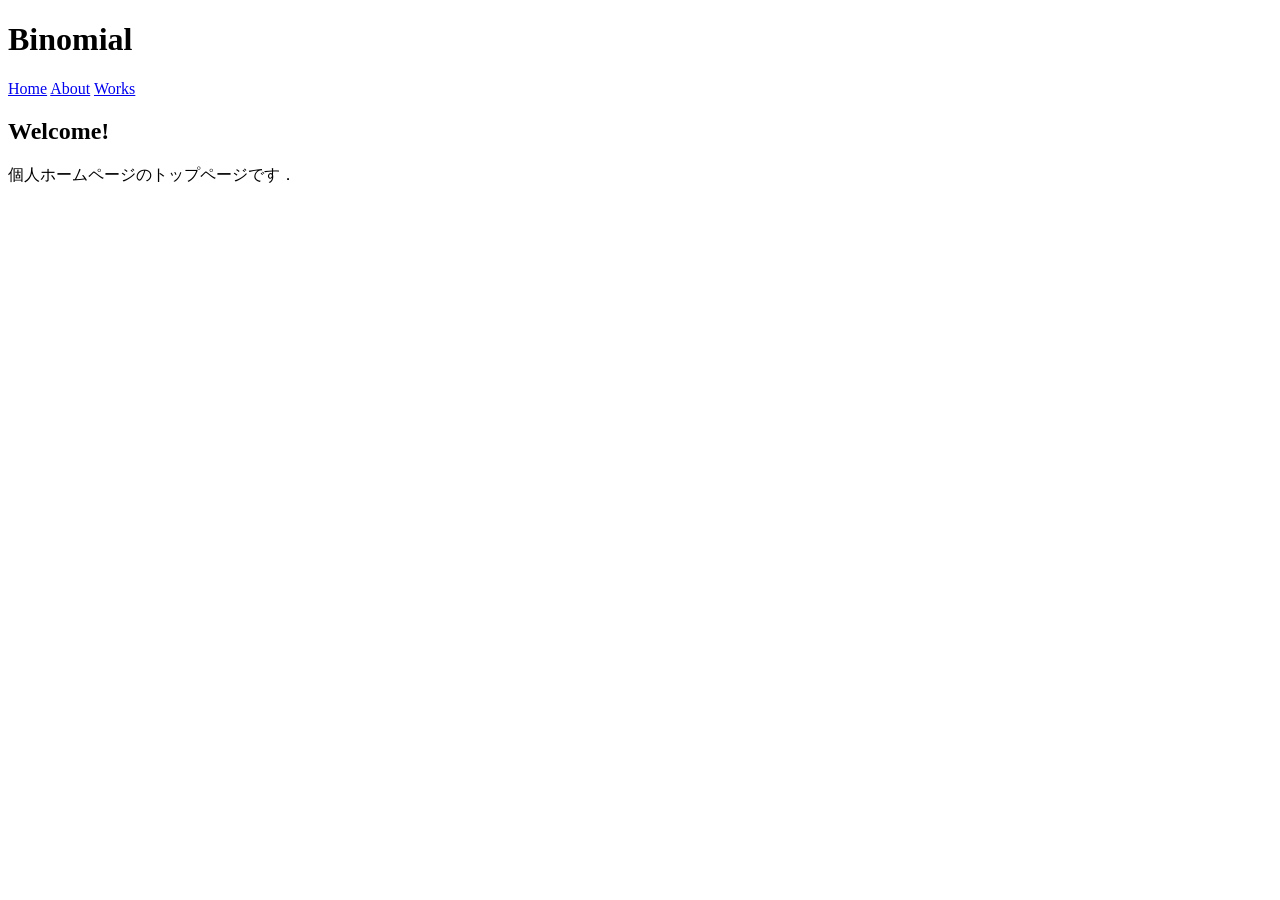
==== index.html @ 1a9a93c4 "サイトの名前を変えた" ====
<!DOCTYPE html>
<html lang="ja">
<head>
  <meta charset="UTF-8">
  <title>Binomial - Home</title>
  <link rel="stylesheet" href="assets/css/style.css">
</head>

<body>
  <header>
    <h1>Binomial</h1>
    <nav>
      <a href="index.html">Home</a>
      <a href="about.html">About</a>
      <a href="works.html">Works</a>
    </nav>
  </header>

  <main>
    <h2>Welcome!</h2>
    <p>個人ホームページのトップページです．</p>
  </main>

  <script src="assets/js/main.js"></script>
</body>
</html>
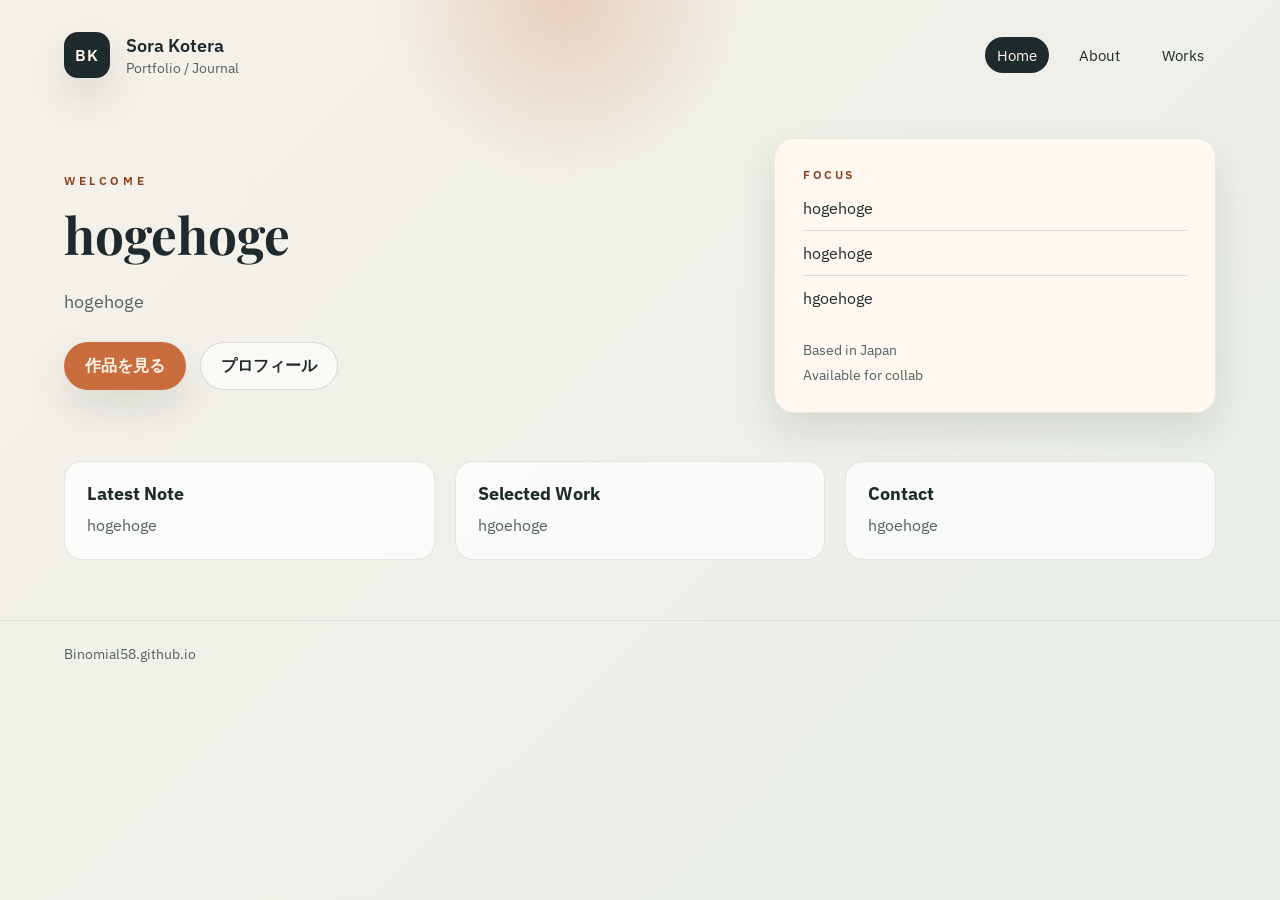
==== commit 0e52661a: "試し" ====
--- a/index.html
+++ b/index.html
@@ -7,19 +7,67 @@
 </head>
 
 <body>
-  <header>
-    <h1>Binomial</h1>
-    <nav>
-      <a href="index.html">Home</a>
-      <a href="about.html">About</a>
-      <a href="works.html">Works</a>
+  <header class="site-header">
+    <div class="brand">
+      <div class="brand-mark">BK</div>
+      <div class="brand-text">
+        <span class="brand-name">Sora Kotera</span>
+        <span class="brand-sub">Portfolio / Journal</span>
+      </div>
+    </div>
+    <nav class="site-nav">
+      <a class="nav-link is-active" href="index.html">Home</a>
+      <a class="nav-link" href="about.html">About</a>
+      <a class="nav-link" href="works.html">Works</a>
     </nav>
   </header>
 
   <main>
-    <h2>Welcome!</h2>
-    <p>個人ホームページのトップページです．</p>
+    <section class="hero">
+      <div class="hero-text">
+        <p class="eyebrow">Welcome</p>
+        <h1>hogehoge</h1>
+        <p class="lead">
+          hogehoge
+        </p>
+        <div class="cta-row">
+          <a class="btn primary" href="works.html">作品を見る</a>
+          <a class="btn ghost" href="about.html">プロフィール</a>
+        </div>
+      </div>
+      <div class="hero-card">
+        <div class="card-title">Focus</div>
+        <ul>
+          <li>hogehoge</li>
+          <li>hogehoge</li>
+          <li>hgoehoge</li>
+        </ul>
+        <div class="card-meta">
+          <span>Based in Japan</span>
+          <span>Available for collab</span>
+        </div>
+      </div>
+    </section>
+
+    <section class="feature-grid">
+      <article class="feature">
+        <h2>Latest Note</h2>
+        <p>hogehoge</p>
+      </article>
+      <article class="feature">
+        <h2>Selected Work</h2>
+        <p>hgoehoge</p>
+      </article>
+      <article class="feature">
+        <h2>Contact</h2>
+        <p>hgoehoge</p>
+      </article>
+    </section>
   </main>
+
+  <footer class="site-footer">
+    <span>Binomial58.github.io</span>
+  </footer>
 
   <script src="assets/js/main.js"></script>
 </body>
--- a/assets/css/style.css
+++ b/assets/css/style.css
@@ -0,0 +1,300 @@
+@import url("https://fonts.googleapis.com/css2?family=IBM+Plex+Sans:wght@300;400;600&family=Playfair+Display:wght@600&display=swap");
+
+:root {
+  --bg: #f6f1ea;
+  --bg-2: #e7efe7;
+  --ink: #1e2a2b;
+  --muted: #516061;
+  --accent: #c96d3e;
+  --accent-dark: #8a3d1c;
+  --card: #fff8f1;
+  --line: rgba(30, 42, 43, 0.15);
+  --shadow: 0 18px 40px rgba(30, 42, 43, 0.12);
+}
+
+* {
+  box-sizing: border-box;
+}
+
+body {
+  font-family: "IBM Plex Sans", "Hiragino Kaku Gothic ProN", "Yu Gothic", sans-serif;
+  margin: 0;
+  color: var(--ink);
+  background: linear-gradient(135deg, var(--bg) 0%, var(--bg-2) 100%);
+  min-height: 100vh;
+  position: relative;
+  overflow-x: hidden;
+}
+
+body::before {
+  content: "";
+  position: absolute;
+  inset: -20% 0 auto 30%;
+  height: 360px;
+  width: 360px;
+  background: radial-gradient(circle, rgba(201, 109, 62, 0.25), transparent 70%);
+  filter: blur(10px);
+  pointer-events: none;
+}
+
+.site-header {
+  display: flex;
+  align-items: center;
+  justify-content: space-between;
+  padding: 32px 64px 24px;
+  gap: 24px;
+}
+
+.brand {
+  display: flex;
+  align-items: center;
+  gap: 16px;
+}
+
+.brand-mark {
+  width: 46px;
+  height: 46px;
+  border-radius: 14px;
+  background: var(--ink);
+  color: #fff7ee;
+  display: grid;
+  place-items: center;
+  font-weight: 600;
+  letter-spacing: 1px;
+  box-shadow: var(--shadow);
+}
+
+.brand-text {
+  display: grid;
+  gap: 2px;
+}
+
+.brand-name {
+  font-size: 1.1rem;
+  font-weight: 600;
+}
+
+.brand-sub {
+  font-size: 0.85rem;
+  color: var(--muted);
+}
+
+.site-nav {
+  display: flex;
+  gap: 18px;
+  flex-wrap: wrap;
+}
+
+.nav-link {
+  text-decoration: none;
+  color: var(--ink);
+  font-size: 0.95rem;
+  padding: 8px 12px;
+  border-radius: 999px;
+  transition: background 0.2s ease, color 0.2s ease, transform 0.2s ease;
+}
+
+.nav-link:hover {
+  background: rgba(30, 42, 43, 0.08);
+  transform: translateY(-1px);
+}
+
+.nav-link.is-active {
+  background: var(--ink);
+  color: #fff7ee;
+}
+
+main {
+  padding: 24px 64px 60px;
+}
+
+.hero {
+  display: grid;
+  grid-template-columns: minmax(0, 1.2fr) minmax(0, 0.8fr);
+  gap: 48px;
+  align-items: center;
+  margin-top: 12px;
+}
+
+.hero-text h1 {
+  font-family: "Playfair Display", "Hiragino Mincho ProN", serif;
+  font-size: clamp(2.4rem, 4vw, 3.6rem);
+  margin: 12px 0 16px;
+}
+
+.eyebrow {
+  text-transform: uppercase;
+  letter-spacing: 0.3em;
+  font-size: 0.75rem;
+  color: var(--accent-dark);
+  font-weight: 600;
+}
+
+.lead {
+  color: var(--muted);
+  font-size: 1.1rem;
+  line-height: 1.8;
+}
+
+.cta-row {
+  display: flex;
+  gap: 14px;
+  margin-top: 24px;
+  flex-wrap: wrap;
+}
+
+.btn {
+  text-decoration: none;
+  padding: 12px 20px;
+  border-radius: 999px;
+  font-weight: 600;
+  border: 1px solid transparent;
+  transition: transform 0.2s ease, box-shadow 0.2s ease;
+}
+
+.btn.primary {
+  background: var(--accent);
+  color: #fff7ee;
+  box-shadow: var(--shadow);
+}
+
+.btn.primary:hover {
+  transform: translateY(-2px);
+}
+
+.btn.ghost {
+  border-color: var(--line);
+  color: var(--ink);
+  background: rgba(255, 255, 255, 0.6);
+}
+
+.hero-card {
+  background: var(--card);
+  border-radius: 20px;
+  padding: 28px;
+  box-shadow: var(--shadow);
+  border: 1px solid rgba(30, 42, 43, 0.08);
+}
+
+.card-title {
+  font-weight: 600;
+  text-transform: uppercase;
+  letter-spacing: 0.2em;
+  font-size: 0.75rem;
+  color: var(--accent-dark);
+  margin-bottom: 16px;
+}
+
+.hero-card ul {
+  list-style: none;
+  padding: 0;
+  margin: 0 0 20px;
+  display: grid;
+  gap: 12px;
+}
+
+.hero-card li {
+  padding-bottom: 12px;
+  border-bottom: 1px solid var(--line);
+}
+
+.hero-card li:last-child {
+  border-bottom: none;
+}
+
+.card-meta {
+  display: flex;
+  flex-direction: column;
+  gap: 6px;
+  font-size: 0.9rem;
+  color: var(--muted);
+}
+
+.feature-grid {
+  margin-top: 48px;
+  display: grid;
+  grid-template-columns: repeat(auto-fit, minmax(220px, 1fr));
+  gap: 20px;
+}
+
+.feature {
+  padding: 20px 22px;
+  border-radius: 18px;
+  background: rgba(255, 255, 255, 0.7);
+  border: 1px solid rgba(30, 42, 43, 0.1);
+}
+
+.feature h2 {
+  font-size: 1.1rem;
+  margin: 0 0 8px;
+}
+
+.feature p {
+  margin: 0;
+  color: var(--muted);
+  line-height: 1.6;
+}
+
+.site-footer {
+  padding: 24px 64px 40px;
+  display: flex;
+  justify-content: space-between;
+  font-size: 0.85rem;
+  color: var(--muted);
+  border-top: 1px solid rgba(30, 42, 43, 0.08);
+}
+
+@media (max-width: 900px) {
+  .site-header {
+    padding: 24px;
+    flex-direction: column;
+    align-items: flex-start;
+  }
+
+  main {
+    padding: 16px 24px 40px;
+  }
+
+  .hero {
+    grid-template-columns: 1fr;
+  }
+
+  .site-footer {
+    padding: 20px 24px 32px;
+    flex-direction: column;
+    gap: 8px;
+  }
+}
+
+@keyframes floatIn {
+  from {
+    opacity: 0;
+    transform: translateY(12px);
+  }
+  to {
+    opacity: 1;
+    transform: translateY(0);
+  }
+}
+
+.hero-text,
+.hero-card,
+.feature {
+  animation: floatIn 0.8s ease forwards;
+}
+
+.hero-card {
+  animation-delay: 0.1s;
+}
+
+.feature:nth-child(1) {
+  animation-delay: 0.15s;
+}
+
+.feature:nth-child(2) {
+  animation-delay: 0.25s;
+}
+
+.feature:nth-child(3) {
+  animation-delay: 0.35s;
+}
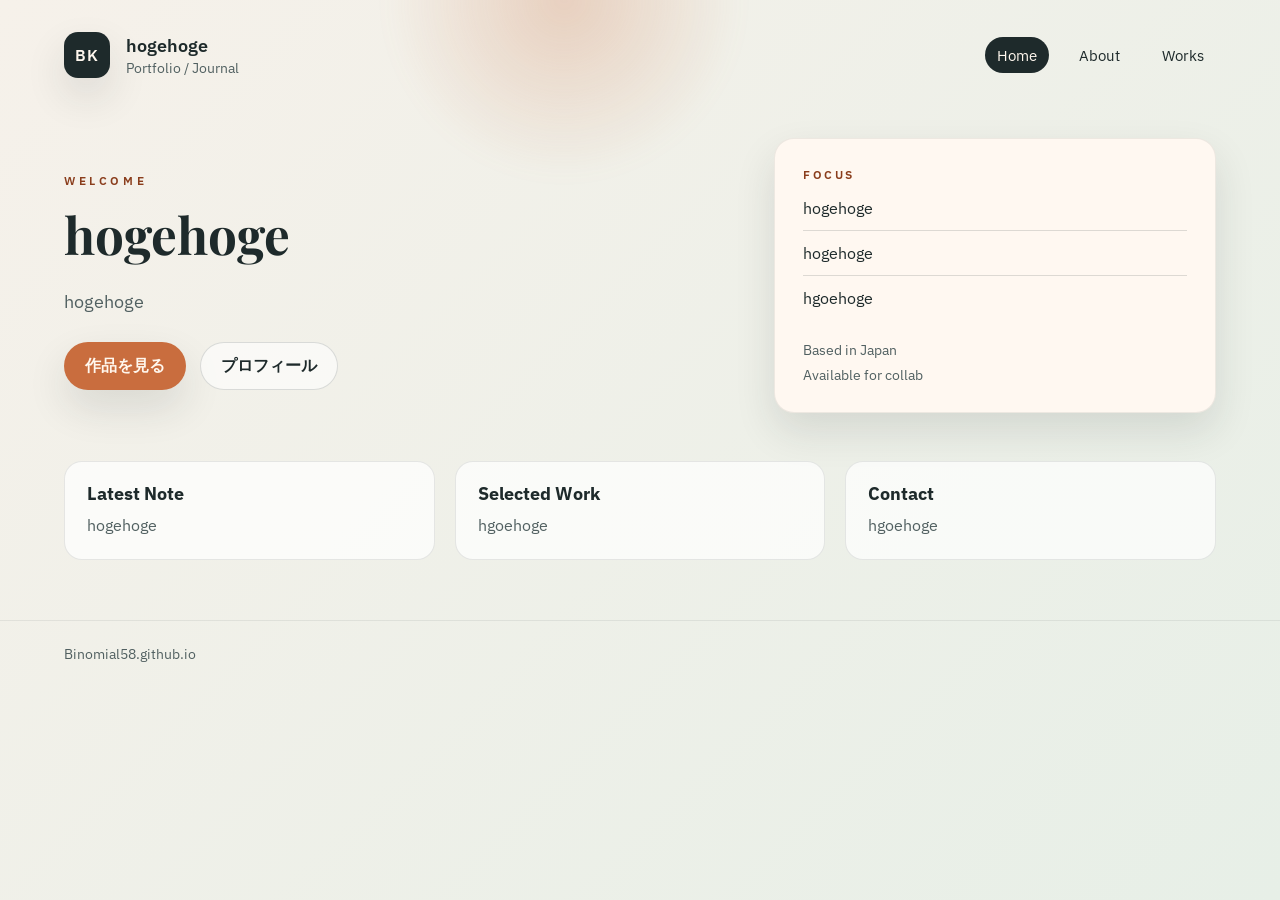
==== commit a5a4c779: "修正" ====
--- a/index.html
+++ b/index.html
@@ -11,7 +11,7 @@
     <div class="brand">
       <div class="brand-mark">BK</div>
       <div class="brand-text">
-        <span class="brand-name">Sora Kotera</span>
+        <span class="brand-name">hogehoge</span>
         <span class="brand-sub">Portfolio / Journal</span>
       </div>
     </div>
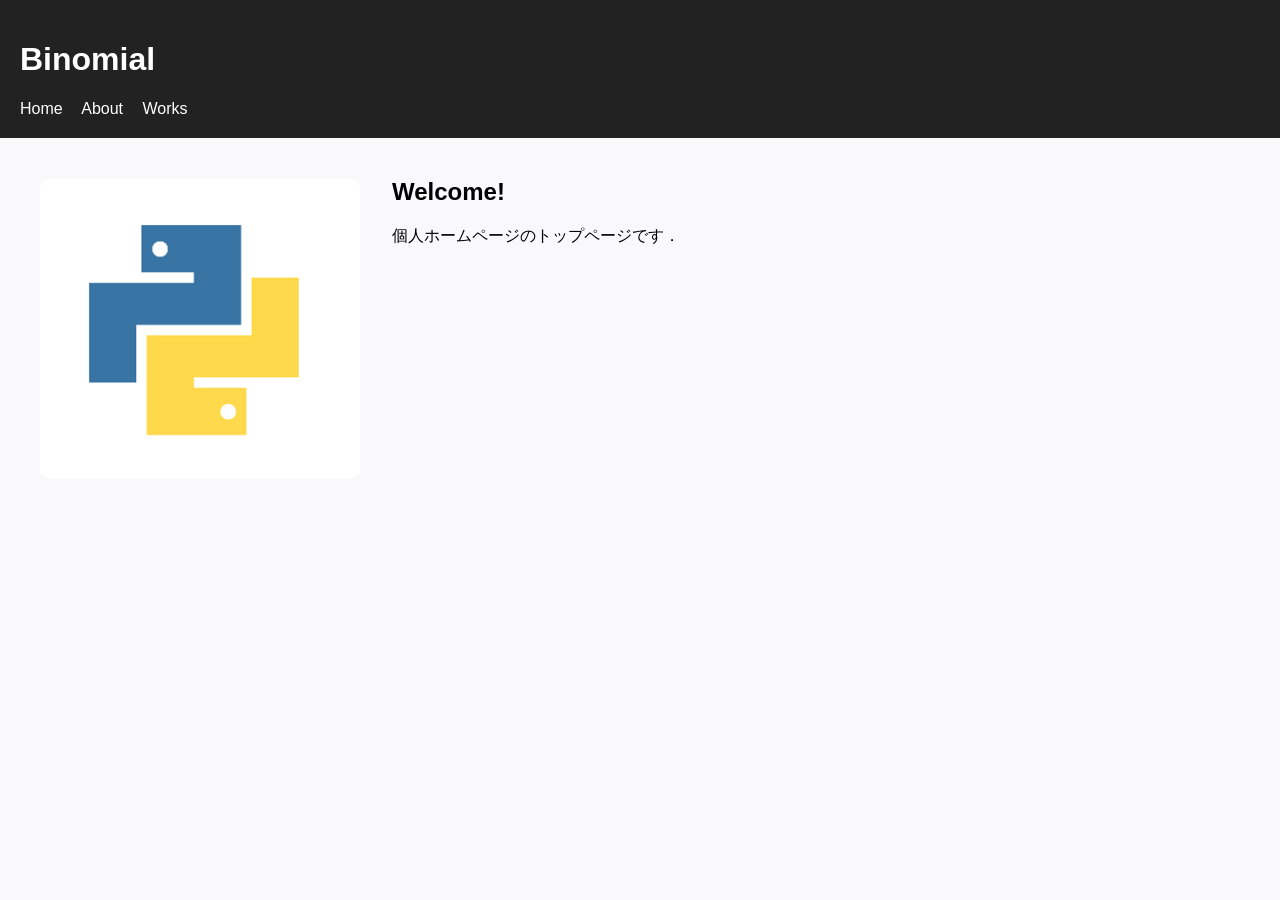
==== commit 161d2dc3: "アイコン画像を追加した" ====
--- a/index.html
+++ b/index.html
@@ -7,67 +7,24 @@
 </head>
 
 <body>
-  <header class="site-header">
-    <div class="brand">
-      <div class="brand-mark">BK</div>
-      <div class="brand-text">
-        <span class="brand-name">hogehoge</span>
-        <span class="brand-sub">Portfolio / Journal</span>
-      </div>
-    </div>
-    <nav class="site-nav">
-      <a class="nav-link is-active" href="index.html">Home</a>
-      <a class="nav-link" href="about.html">About</a>
-      <a class="nav-link" href="works.html">Works</a>
+  <header>
+    <h1>Binomial</h1>
+    <nav>
+      <a href="index.html">Home</a>
+      <a href="about.html">About</a>
+      <a href="works.html">Works</a>
     </nav>
   </header>
 
   <main>
-    <section class="hero">
-      <div class="hero-text">
-        <p class="eyebrow">Welcome</p>
-        <h1>hogehoge</h1>
-        <p class="lead">
-          hogehoge
-        </p>
-        <div class="cta-row">
-          <a class="btn primary" href="works.html">作品を見る</a>
-          <a class="btn ghost" href="about.html">プロフィール</a>
-        </div>
-      </div>
-      <div class="hero-card">
-        <div class="card-title">Focus</div>
-        <ul>
-          <li>hogehoge</li>
-          <li>hogehoge</li>
-          <li>hgoehoge</li>
-        </ul>
-        <div class="card-meta">
-          <span>Based in Japan</span>
-          <span>Available for collab</span>
-        </div>
+    <section class="home-hero">
+      <img src="images/icon.png" alt="プロフィールアイコン" class="home-icon">
+      <div class="home-text">
+        <h2>Welcome!</h2>
+        <p>個人ホームページのトップページです．</p>
       </div>
     </section>
-
-    <section class="feature-grid">
-      <article class="feature">
-        <h2>Latest Note</h2>
-        <p>hogehoge</p>
-      </article>
-      <article class="feature">
-        <h2>Selected Work</h2>
-        <p>hgoehoge</p>
-      </article>
-      <article class="feature">
-        <h2>Contact</h2>
-        <p>hgoehoge</p>
-      </article>
-    </section>
   </main>
-
-  <footer class="site-footer">
-    <span>Binomial58.github.io</span>
-  </footer>
 
   <script src="assets/js/main.js"></script>
 </body>
--- a/assets/css/style.css
+++ b/assets/css/style.css
@@ -1,300 +1,49 @@
-@import url("https://fonts.googleapis.com/css2?family=IBM+Plex+Sans:wght@300;400;600&family=Playfair+Display:wght@600&display=swap");
-
-:root {
-  --bg: #f6f1ea;
-  --bg-2: #e7efe7;
-  --ink: #1e2a2b;
-  --muted: #516061;
-  --accent: #c96d3e;
-  --accent-dark: #8a3d1c;
-  --card: #fff8f1;
-  --line: rgba(30, 42, 43, 0.15);
-  --shadow: 0 18px 40px rgba(30, 42, 43, 0.12);
+body {
+  font-family: sans-serif;
+  margin: 0;
+  padding: 0;
+  background: #f9f9fb;
 }
 
-* {
-  box-sizing: border-box;
+header {
+  padding: 20px;
+  background: #222;
+  color: #fff;
 }
 
-body {
-  font-family: "IBM Plex Sans", "Hiragino Kaku Gothic ProN", "Yu Gothic", sans-serif;
-  margin: 0;
-  color: var(--ink);
-  background: linear-gradient(135deg, var(--bg) 0%, var(--bg-2) 100%);
-  min-height: 100vh;
-  position: relative;
-  overflow-x: hidden;
-}
-
-body::before {
-  content: "";
-  position: absolute;
-  inset: -20% 0 auto 30%;
-  height: 360px;
-  width: 360px;
-  background: radial-gradient(circle, rgba(201, 109, 62, 0.25), transparent 70%);
-  filter: blur(10px);
-  pointer-events: none;
-}
-
-.site-header {
-  display: flex;
-  align-items: center;
-  justify-content: space-between;
-  padding: 32px 64px 24px;
-  gap: 24px;
-}
-
-.brand {
-  display: flex;
-  align-items: center;
-  gap: 16px;
-}
-
-.brand-mark {
-  width: 46px;
-  height: 46px;
-  border-radius: 14px;
-  background: var(--ink);
-  color: #fff7ee;
-  display: grid;
-  place-items: center;
-  font-weight: 600;
-  letter-spacing: 1px;
-  box-shadow: var(--shadow);
-}
-
-.brand-text {
-  display: grid;
-  gap: 2px;
-}
-
-.brand-name {
-  font-size: 1.1rem;
-  font-weight: 600;
-}
-
-.brand-sub {
-  font-size: 0.85rem;
-  color: var(--muted);
-}
-
-.site-nav {
-  display: flex;
-  gap: 18px;
-  flex-wrap: wrap;
-}
-
-.nav-link {
+nav a {
+  color: #fff;
+  margin-right: 15px;
   text-decoration: none;
-  color: var(--ink);
-  font-size: 0.95rem;
-  padding: 8px 12px;
-  border-radius: 999px;
-  transition: background 0.2s ease, color 0.2s ease, transform 0.2s ease;
-}
-
-.nav-link:hover {
-  background: rgba(30, 42, 43, 0.08);
-  transform: translateY(-1px);
-}
-
-.nav-link.is-active {
-  background: var(--ink);
-  color: #fff7ee;
 }
 
 main {
-  padding: 24px 64px 60px;
+  padding: 40px;
 }
 
-.hero {
-  display: grid;
-  grid-template-columns: minmax(0, 1.2fr) minmax(0, 0.8fr);
-  gap: 48px;
-  align-items: center;
-  margin-top: 12px;
+.home-hero {
+  display: flex;
+  align-items: flex-start;
+  gap: 32px;
 }
 
-.hero-text h1 {
-  font-family: "Playfair Display", "Hiragino Mincho ProN", serif;
-  font-size: clamp(2.4rem, 4vw, 3.6rem);
-  margin: 12px 0 16px;
+.home-icon {
+  width: min(320px, 45vw);
+  height: auto;
+  border-radius: 10px;
 }
 
-.eyebrow {
-  text-transform: uppercase;
-  letter-spacing: 0.3em;
-  font-size: 0.75rem;
-  color: var(--accent-dark);
-  font-weight: 600;
+.home-text h2 {
+  margin-top: 0;
 }
 
-.lead {
-  color: var(--muted);
-  font-size: 1.1rem;
-  line-height: 1.8;
-}
-
-.cta-row {
-  display: flex;
-  gap: 14px;
-  margin-top: 24px;
-  flex-wrap: wrap;
-}
-
-.btn {
-  text-decoration: none;
-  padding: 12px 20px;
-  border-radius: 999px;
-  font-weight: 600;
-  border: 1px solid transparent;
-  transition: transform 0.2s ease, box-shadow 0.2s ease;
-}
-
-.btn.primary {
-  background: var(--accent);
-  color: #fff7ee;
-  box-shadow: var(--shadow);
-}
-
-.btn.primary:hover {
-  transform: translateY(-2px);
-}
-
-.btn.ghost {
-  border-color: var(--line);
-  color: var(--ink);
-  background: rgba(255, 255, 255, 0.6);
-}
-
-.hero-card {
-  background: var(--card);
-  border-radius: 20px;
-  padding: 28px;
-  box-shadow: var(--shadow);
-  border: 1px solid rgba(30, 42, 43, 0.08);
-}
-
-.card-title {
-  font-weight: 600;
-  text-transform: uppercase;
-  letter-spacing: 0.2em;
-  font-size: 0.75rem;
-  color: var(--accent-dark);
-  margin-bottom: 16px;
-}
-
-.hero-card ul {
-  list-style: none;
-  padding: 0;
-  margin: 0 0 20px;
-  display: grid;
-  gap: 12px;
-}
-
-.hero-card li {
-  padding-bottom: 12px;
-  border-bottom: 1px solid var(--line);
-}
-
-.hero-card li:last-child {
-  border-bottom: none;
-}
-
-.card-meta {
-  display: flex;
-  flex-direction: column;
-  gap: 6px;
-  font-size: 0.9rem;
-  color: var(--muted);
-}
-
-.feature-grid {
-  margin-top: 48px;
-  display: grid;
-  grid-template-columns: repeat(auto-fit, minmax(220px, 1fr));
-  gap: 20px;
-}
-
-.feature {
-  padding: 20px 22px;
-  border-radius: 18px;
-  background: rgba(255, 255, 255, 0.7);
-  border: 1px solid rgba(30, 42, 43, 0.1);
-}
-
-.feature h2 {
-  font-size: 1.1rem;
-  margin: 0 0 8px;
-}
-
-.feature p {
-  margin: 0;
-  color: var(--muted);
-  line-height: 1.6;
-}
-
-.site-footer {
-  padding: 24px 64px 40px;
-  display: flex;
-  justify-content: space-between;
-  font-size: 0.85rem;
-  color: var(--muted);
-  border-top: 1px solid rgba(30, 42, 43, 0.08);
-}
-
-@media (max-width: 900px) {
-  .site-header {
-    padding: 24px;
+@media (max-width: 768px) {
+  .home-hero {
     flex-direction: column;
-    align-items: flex-start;
+    gap: 20px;
   }
 
-  main {
-    padding: 16px 24px 40px;
-  }
-
-  .hero {
-    grid-template-columns: 1fr;
-  }
-
-  .site-footer {
-    padding: 20px 24px 32px;
-    flex-direction: column;
-    gap: 8px;
+  .home-icon {
+    width: min(260px, 80vw);
   }
 }
-
-@keyframes floatIn {
-  from {
-    opacity: 0;
-    transform: translateY(12px);
-  }
-  to {
-    opacity: 1;
-    transform: translateY(0);
-  }
-}
-
-.hero-text,
-.hero-card,
-.feature {
-  animation: floatIn 0.8s ease forwards;
-}
-
-.hero-card {
-  animation-delay: 0.1s;
-}
-
-.feature:nth-child(1) {
-  animation-delay: 0.15s;
-}
-
-.feature:nth-child(2) {
-  animation-delay: 0.25s;
-}
-
-.feature:nth-child(3) {
-  animation-delay: 0.35s;
-}
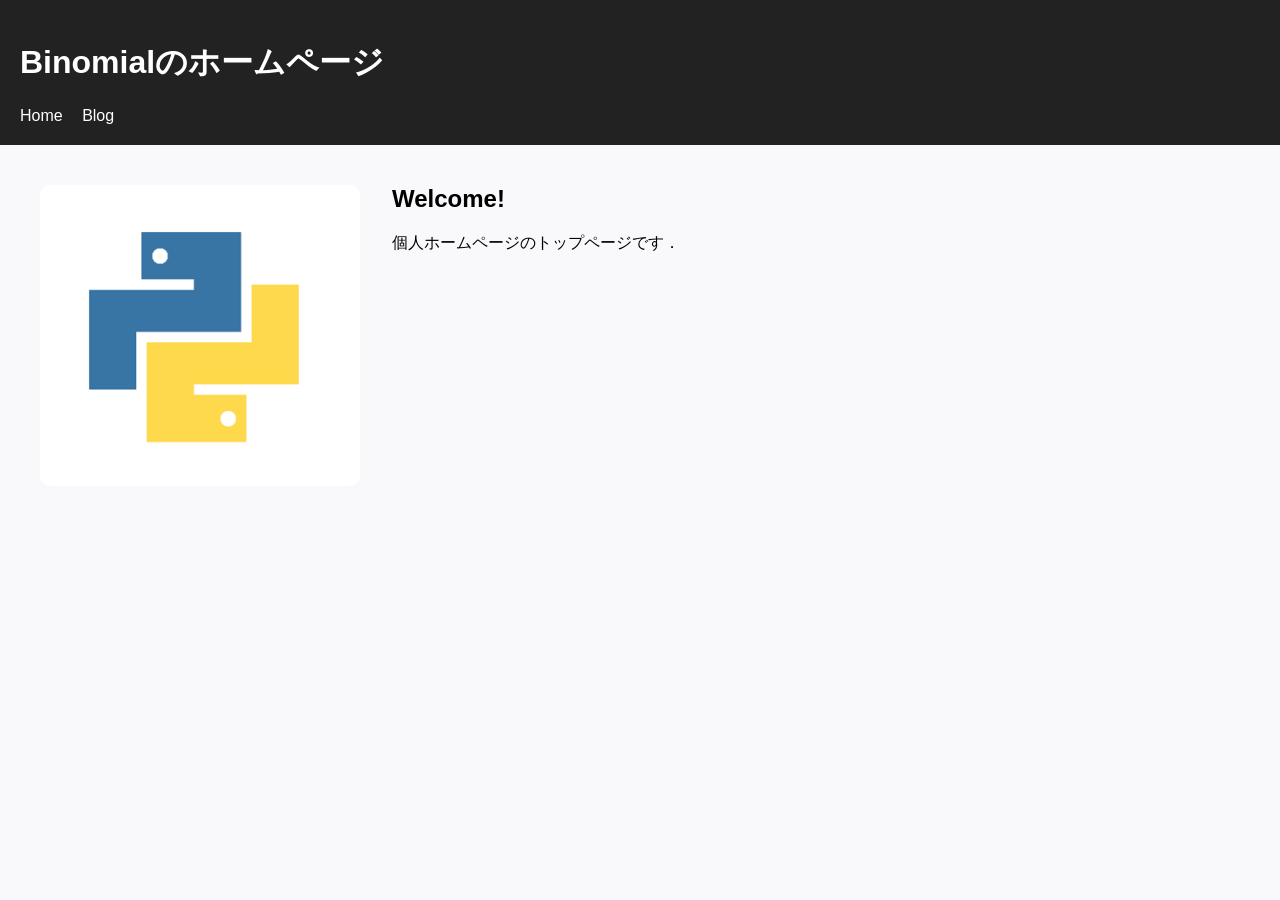
==== commit 63aa830a: "タブを変更した" ====
--- a/index.html
+++ b/index.html
@@ -1,5 +1,6 @@
 <!DOCTYPE html>
 <html lang="ja">
+
 <head>
   <meta charset="UTF-8">
   <title>Binomial - Home</title>
@@ -8,11 +9,10 @@
 
 <body>
   <header>
-    <h1>Binomial</h1>
+    <h1>Binomialのホームページ</h1>
     <nav>
       <a href="index.html">Home</a>
-      <a href="about.html">About</a>
-      <a href="works.html">Works</a>
+      <a href="blog.html">Blog</a>
     </nav>
   </header>
 
@@ -28,4 +28,5 @@
 
   <script src="assets/js/main.js"></script>
 </body>
-</html>
+
+</html>
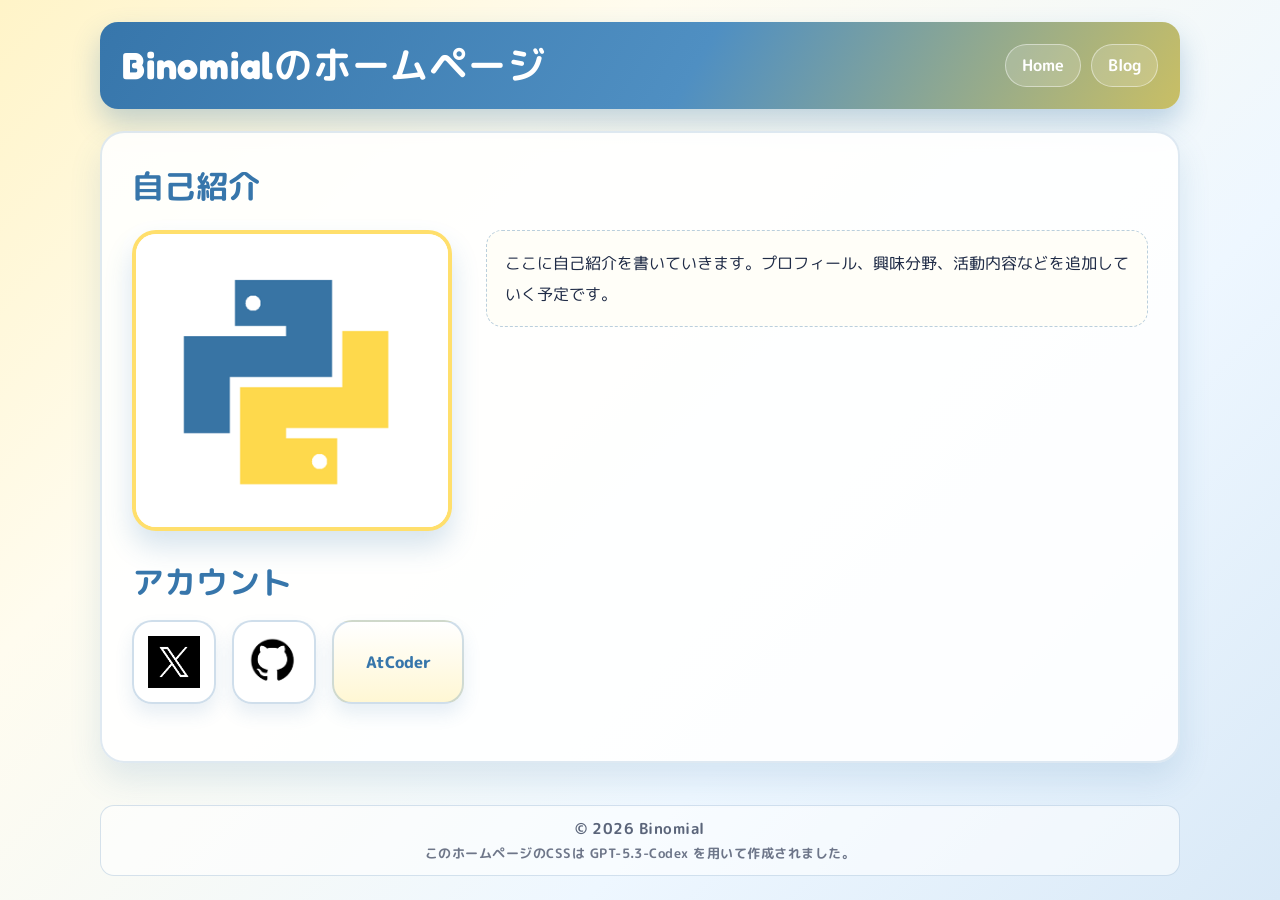
==== commit a5f626e6: "アカウントなどを追加" ====
--- a/index.html
+++ b/index.html
@@ -17,16 +17,36 @@
   </header>
 
   <main>
-    <section class="home-hero">
-      <img src="images/icon.png" alt="プロフィールアイコン" class="home-icon">
-      <div class="home-text">
-        <h2>Welcome!</h2>
-        <p>個人ホームページのトップページです．</p>
+    <section class="profile-section">
+      <h2>自己紹介</h2>
+      <div class="home-hero">
+        <img src="images/icon.png" alt="プロフィールアイコン" class="home-icon">
+        <div class="home-text">
+          <p>ここに自己紹介を書いていきます。プロフィール、興味分野、活動内容などを追加していく予定です。</p>
+        </div>
+      </div>
+    </section>
+    <section class="contact-section">
+      <h2>アカウント</h2>
+      <div class="account-links">
+        <a href="https://x.com/Majmahc_0718" target="_blank" rel="noopener noreferrer" class="account-link">
+          <img src="images/X.png" alt="Xアカウント" class="account-icon">
+        </a>
+        <a href="https://github.com/Binomial58" target="_blank" rel="noopener noreferrer" class="account-link">
+          <img src="images/Github.png" alt="GitHubアカウント" class="account-icon">
+        </a>
+        <a href="https://atcoder.jp/users/Binomial" target="_blank" rel="noopener noreferrer"
+          class="account-link account-text-link">AtCoder</a>
       </div>
     </section>
   </main>
 
+  <footer>
+    <p class="copyright">© 2026 Binomial</p>
+    <p class="site-credit">このホームページのCSSは GPT-5.3-Codex を用いて作成されました。</p>
+  </footer>
+
   <script src="assets/js/main.js"></script>
 </body>
 
-</html>+</html>
--- a/assets/css/style.css
+++ b/assets/css/style.css
@@ -1,49 +1,295 @@
+@import url("https://fonts.googleapis.com/css2?family=Fredoka:wght@500;700&family=M+PLUS+Rounded+1c:wght@400;700;800&display=swap");
+
+:root {
+  --py-blue: #3776ab;
+  --py-blue-soft: #63a2d8;
+  --py-yellow: #ffd43b;
+  --py-yellow-soft: #ffeb92;
+  --ink: #1f2b46;
+  --card: #fffef8;
+}
+
+* {
+  box-sizing: border-box;
+}
+
 body {
-  font-family: sans-serif;
   margin: 0;
   padding: 0;
-  background: #f9f9fb;
+  min-height: 100vh;
+  display: flex;
+  flex-direction: column;
+  color: var(--ink);
+  font-family: "M PLUS Rounded 1c", "Hiragino Maru Gothic ProN", "Yu Gothic", sans-serif;
+  background-color: #f7fbff;
+  background-image: linear-gradient(
+    135deg,
+    #fff4c8 0%,
+    #fffcef 30%,
+    #eef7ff 68%,
+    #d9e9f7 100%
+  );
+  background-repeat: no-repeat;
+  background-size: cover;
+  background-attachment: fixed;
 }
 
 header {
-  padding: 20px;
-  background: #222;
+  width: min(1080px, calc(100% - 36px));
+  margin: 22px auto 0;
+  padding: 16px 22px;
+  border-radius: 18px;
   color: #fff;
+  display: flex;
+  align-items: center;
+  justify-content: space-between;
+  flex-wrap: wrap;
+  gap: 10px 20px;
+  background: linear-gradient(120deg, var(--py-blue) 0%, #4f8fc2 55%, var(--py-yellow) 120%);
+  box-shadow: 0 14px 28px rgba(55, 118, 171, 0.3);
+  animation: popin 0.55s ease-out both;
+}
+
+header h1 {
+  margin: 0;
+  font-family: "Fredoka", "M PLUS Rounded 1c", sans-serif;
+  font-size: clamp(1.6rem, 3.3vw, 2.35rem);
+  font-weight: 700;
+  letter-spacing: 0.02em;
+}
+
+nav {
+  display: flex;
+  gap: 10px;
+  flex-wrap: wrap;
 }
 
 nav a {
-  color: #fff;
-  margin-right: 15px;
   text-decoration: none;
+  color: #ffffff;
+  font-weight: 700;
+  padding: 9px 16px;
+  border-radius: 999px;
+  border: 1px solid rgba(255, 255, 255, 0.45);
+  background: rgba(255, 255, 255, 0.17);
+  transition: transform 0.16s ease, box-shadow 0.16s ease, background 0.16s ease, color 0.16s ease;
+}
+
+nav a:hover,
+nav a:focus-visible {
+  color: var(--py-blue);
+  background: #ffffff;
+  transform: translateY(-2px);
+  box-shadow: 0 8px 14px rgba(0, 0, 0, 0.16);
+}
+
+nav a[aria-current="page"] {
+  color: var(--py-blue);
+  background: linear-gradient(180deg, #ffffff 0%, #fff7d4 100%);
+  border-color: rgba(255, 212, 59, 0.9);
 }
 
 main {
-  padding: 40px;
+  flex: 1;
+  width: min(1080px, calc(100% - 36px));
+  margin: 22px auto 42px;
+  padding: 30px;
+  border-radius: 24px;
+  border: 2px solid rgba(55, 118, 171, 0.16);
+  background: rgba(255, 255, 255, 0.88);
+  box-shadow: 0 16px 32px rgba(55, 118, 171, 0.14);
+  animation: riseup 0.65s 0.05s ease-out both;
+}
+
+footer {
+  width: min(1080px, calc(100% - 36px));
+  margin: 0 auto 24px;
+  padding: 12px 16px;
+  text-align: center;
+  color: rgba(31, 43, 70, 0.72);
+  letter-spacing: 0.03em;
+  border-radius: 14px;
+  border: 1px solid rgba(55, 118, 171, 0.2);
+  background: rgba(255, 255, 255, 0.56);
+}
+
+footer p {
+  margin: 0;
+}
+
+.copyright {
+  font-size: 0.95rem;
+  font-weight: 700;
+}
+
+.site-credit {
+  margin-top: 4px;
+  font-size: 0.84rem;
+  font-weight: 600;
+  color: rgba(31, 43, 70, 0.64);
+}
+
+main h2 {
+  margin: 0 0 14px;
+  font-size: clamp(1.55rem, 2.8vw, 2rem);
+  color: var(--py-blue);
+}
+
+main p {
+  margin: 0;
+  line-height: 1.9;
+  font-size: 1.03rem;
 }
 
 .home-hero {
   display: flex;
   align-items: flex-start;
-  gap: 32px;
+  gap: 34px;
+}
+
+.profile-section h2 {
+  margin: 0 0 20px;
 }
 
 .home-icon {
   width: min(320px, 45vw);
   height: auto;
-  border-radius: 10px;
-}
-
-.home-text h2 {
-  margin-top: 0;
-}
-
-@media (max-width: 768px) {
+  border-radius: 24px;
+  border: 4px solid rgba(255, 212, 59, 0.75);
+  background: #fff;
+  box-shadow:
+    0 16px 28px rgba(55, 118, 171, 0.2),
+    0 0 0 10px rgba(255, 255, 255, 0.65);
+}
+
+.home-text {
+  max-width: 680px;
+}
+
+.home-text p,
+main > p {
+  background: var(--card);
+  border: 1px dashed rgba(55, 118, 171, 0.34);
+  border-radius: 16px;
+  padding: 16px 18px;
+}
+
+.contact-section {
+  margin-top: 28px;
+}
+
+.account-links {
+  display: flex;
+  gap: 16px;
+  flex-wrap: wrap;
+}
+
+.account-link {
+  display: inline-flex;
+  align-items: center;
+  justify-content: center;
+  width: 84px;
+  height: 84px;
+  text-decoration: none;
+  border-radius: 20px;
+  border: 2px solid rgba(55, 118, 171, 0.24);
+  background: rgba(255, 255, 255, 0.9);
+  box-shadow: 0 10px 18px rgba(55, 118, 171, 0.12);
+  transition: transform 0.16s ease, box-shadow 0.16s ease, border-color 0.16s ease;
+}
+
+.account-link:hover,
+.account-link:focus-visible {
+  transform: translateY(-3px);
+  border-color: rgba(255, 212, 59, 0.95);
+  box-shadow: 0 14px 22px rgba(55, 118, 171, 0.2);
+}
+
+.account-icon {
+  width: 52px;
+  height: 52px;
+  object-fit: contain;
+}
+
+.account-text-link {
+  width: auto;
+  min-width: 132px;
+  padding: 0 18px;
+  height: 84px;
+  font-weight: 800;
+  color: var(--py-blue);
+  background: linear-gradient(180deg, #ffffff 0%, #fff7d4 100%);
+}
+
+@keyframes popin {
+  from {
+    opacity: 0;
+    transform: translateY(-10px) scale(0.98);
+  }
+
+  to {
+    opacity: 1;
+    transform: translateY(0) scale(1);
+  }
+}
+
+@keyframes riseup {
+  from {
+    opacity: 0;
+    transform: translateY(10px);
+  }
+
+  to {
+    opacity: 1;
+    transform: translateY(0);
+  }
+}
+
+@media (max-width: 900px) {
+  main {
+    padding: 24px;
+  }
+
   .home-hero {
     flex-direction: column;
     gap: 20px;
   }
 
   .home-icon {
-    width: min(260px, 80vw);
-  }
-}
+    width: min(280px, 82vw);
+  }
+
+  .account-link {
+    width: 76px;
+    height: 76px;
+  }
+
+  .account-icon {
+    width: 46px;
+    height: 46px;
+  }
+
+  .account-text-link {
+    width: auto;
+    min-width: 118px;
+    height: 76px;
+    padding: 0 14px;
+  }
+}
+
+@media (max-width: 560px) {
+  header,
+  main,
+  footer {
+    width: calc(100% - 20px);
+  }
+
+  header {
+    margin-top: 12px;
+    padding: 14px;
+  }
+
+  nav a {
+    padding: 8px 14px;
+  }
+}
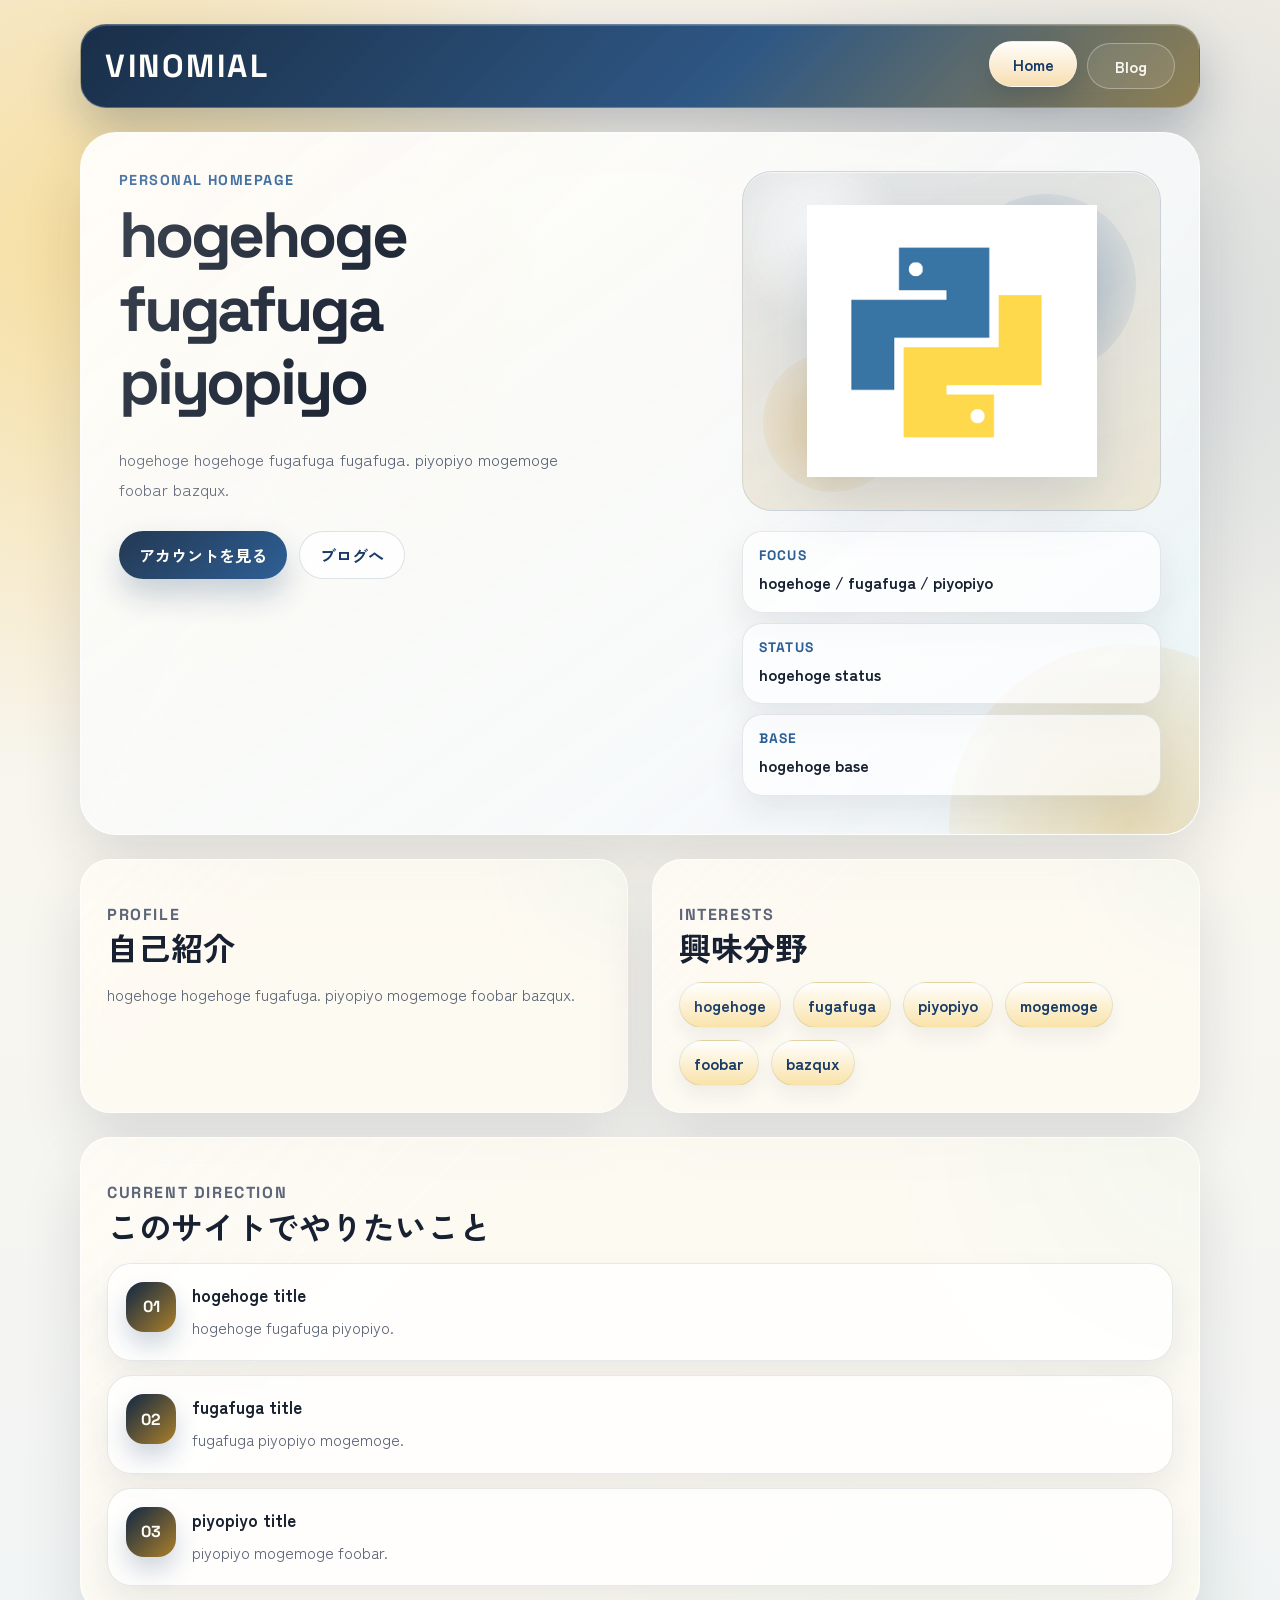
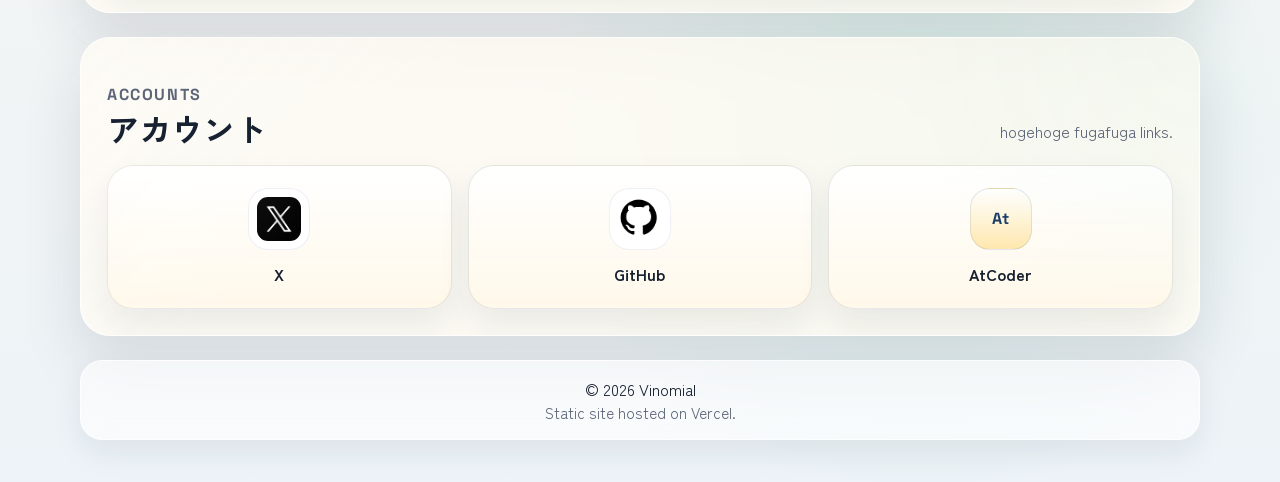
==== commit a653c6e7: "スタイルシートを更新し、HTML構造を改善してナビゲーションとコンテンツを整理" ====
--- a/index.html
+++ b/index.html
@@ -3,48 +3,139 @@
 
 <head>
   <meta charset="UTF-8">
-  <title>Binomial - Home</title>
+  <meta name="viewport" content="width=device-width, initial-scale=1.0">
+  <title>Vinomial | Home</title>
+  <meta name="description" content="Vinomial の個人ホームページ。プロフィール、活動分野、アカウントへのリンクをまとめています。">
   <link rel="stylesheet" href="assets/css/style.css">
 </head>
 
-<body>
-  <header>
-    <h1>Binomialのホームページ</h1>
-    <nav>
-      <a href="index.html">Home</a>
-      <a href="blog.html">Blog</a>
-    </nav>
-  </header>
+<body data-page="home">
+  <div class="page-shell">
+    <header class="site-header">
+      <a href="index.html" class="brand-mark">Vinomial</a>
+      <nav class="site-nav" aria-label="Main navigation">
+        <a href="index.html" data-nav="home">Home</a>
+        <a href="blog.html" data-nav="blog">Blog</a>
+      </nav>
+    </header>
 
-  <main>
-    <section class="profile-section">
-      <h2>自己紹介</h2>
-      <div class="home-hero">
-        <img src="images/icon.png" alt="プロフィールアイコン" class="home-icon">
-        <div class="home-text">
-          <p>ここに自己紹介を書いていきます。プロフィール、興味分野、活動内容などを追加していく予定です。</p>
+    <main>
+      <section class="hero-panel">
+        <div class="hero-copy">
+          <p class="eyebrow">Personal Homepage</p>
+          <h1>hogehoge fugafuga piyopiyo</h1>
+          <p class="hero-lead">
+            hogehoge hogehoge fugafuga fugafuga.
+            piyopiyo mogemoge foobar bazqux.
+          </p>
+          <div class="hero-actions">
+            <a href="#accounts" class="button-primary">アカウントを見る</a>
+            <a href="blog.html" class="button-secondary">ブログへ</a>
+          </div>
         </div>
-      </div>
-    </section>
-    <section class="contact-section">
-      <h2>アカウント</h2>
-      <div class="account-links">
-        <a href="https://x.com/Majmahc_0718" target="_blank" rel="noopener noreferrer" class="account-link">
-          <img src="images/X.png" alt="Xアカウント" class="account-icon">
-        </a>
-        <a href="https://github.com/Binomial58" target="_blank" rel="noopener noreferrer" class="account-link">
-          <img src="images/Github.png" alt="GitHubアカウント" class="account-icon">
-        </a>
-        <a href="https://atcoder.jp/users/Binomial" target="_blank" rel="noopener noreferrer"
-          class="account-link account-text-link">AtCoder</a>
-      </div>
-    </section>
-  </main>
+        <div class="hero-visual">
+          <div class="icon-frame">
+            <img src="images/icon.png" alt="Vinomial のアイコン" class="home-icon">
+          </div>
+          <dl class="hero-stats">
+            <div>
+              <dt>Focus</dt>
+              <dd>hogehoge / fugafuga / piyopiyo</dd>
+            </div>
+            <div>
+              <dt>Status</dt>
+              <dd>hogehoge status</dd>
+            </div>
+            <div>
+              <dt>Base</dt>
+              <dd>hogehoge base</dd>
+            </div>
+          </dl>
+        </div>
+      </section>
 
-  <footer>
-    <p class="copyright">© 2026 Binomial</p>
-    <p class="site-credit">このホームページのCSSは GPT-5.3-Codex を用いて作成されました。</p>
-  </footer>
+      <section class="content-grid">
+        <article class="card profile-card">
+          <p class="section-kicker">Profile</p>
+          <h2>自己紹介</h2>
+          <p>
+            hogehoge hogehoge fugafuga.
+            piyopiyo mogemoge foobar bazqux.
+          </p>
+        </article>
+
+        <article class="card">
+          <p class="section-kicker">Interests</p>
+          <h2>興味分野</h2>
+          <ul class="tag-list">
+            <li>hogehoge</li>
+            <li>fugafuga</li>
+            <li>piyopiyo</li>
+            <li>mogemoge</li>
+            <li>foobar</li>
+            <li>bazqux</li>
+          </ul>
+        </article>
+
+        <article class="card wide-card">
+          <p class="section-kicker">Current Direction</p>
+          <h2>このサイトでやりたいこと</h2>
+          <div class="roadmap">
+            <div class="roadmap-item">
+              <span class="roadmap-index">01</span>
+              <div>
+                <h3>hogehoge title</h3>
+                <p>hogehoge fugafuga piyopiyo.</p>
+              </div>
+            </div>
+            <div class="roadmap-item">
+              <span class="roadmap-index">02</span>
+              <div>
+                <h3>fugafuga title</h3>
+                <p>fugafuga piyopiyo mogemoge.</p>
+              </div>
+            </div>
+            <div class="roadmap-item">
+              <span class="roadmap-index">03</span>
+              <div>
+                <h3>piyopiyo title</h3>
+                <p>piyopiyo mogemoge foobar.</p>
+              </div>
+            </div>
+          </div>
+        </article>
+      </section>
+
+      <section class="card account-card" id="accounts">
+        <div class="section-heading">
+          <div>
+            <p class="section-kicker">Accounts</p>
+            <h2>アカウント</h2>
+          </div>
+          <p class="section-note">hogehoge fugafuga links.</p>
+        </div>
+        <div class="account-links">
+          <a href="https://x.com/Majmahc_0718" target="_blank" rel="noopener noreferrer" class="account-link">
+            <img src="images/X.png" alt="" class="account-icon">
+            <span>X</span>
+          </a>
+          <a href="https://github.com/Binomial58" target="_blank" rel="noopener noreferrer" class="account-link">
+            <img src="images/Github.png" alt="" class="account-icon">
+            <span>GitHub</span>
+          </a>
+          <a href="https://atcoder.jp/users/Binomial" target="_blank" rel="noopener noreferrer" class="account-link">
+            <span class="text-badge">At</span>
+            <span>AtCoder</span>
+          </a>
+        </div>
+      </section>
+    </main>
+
+    <footer class="site-footer">
+      <p class="copyright">© <span data-year></span> Vinomial</p>
+      <p class="site-credit">Static site hosted on Vercel.</p>
+    </footer>
+  </div>
 
   <script src="assets/js/main.js"></script>
 </body>
--- a/assets/css/style.css
+++ b/assets/css/style.css
@@ -1,242 +1,548 @@
-@import url("https://fonts.googleapis.com/css2?family=Fredoka:wght@500;700&family=M+PLUS+Rounded+1c:wght@400;700;800&display=swap");
+@import url("https://fonts.googleapis.com/css2?family=Space+Grotesk:wght@500;700&family=Zen+Kaku+Gothic+New:wght@400;500;700&display=swap");
 
 :root {
-  --py-blue: #3776ab;
-  --py-blue-soft: #63a2d8;
-  --py-yellow: #ffd43b;
-  --py-yellow-soft: #ffeb92;
-  --ink: #1f2b46;
-  --card: #fffef8;
+  --bg: #f3efe6;
+  --surface: rgba(255, 251, 243, 0.78);
+  --surface-strong: rgba(255, 254, 250, 0.94);
+  --line: rgba(26, 37, 56, 0.1);
+  --line-strong: rgba(26, 37, 56, 0.18);
+  --text: #182131;
+  --muted: #5d6678;
+  --navy: #183b67;
+  --navy-soft: #2d5f96;
+  --navy-deep: #102744;
+  --amber: #d99a22;
+  --amber-soft: #f7d98b;
+  --mint: #c7eadf;
+  --shadow: 0 28px 60px rgba(24, 33, 49, 0.12);
+  --shadow-soft: 0 16px 32px rgba(24, 33, 49, 0.08);
 }
 
 * {
   box-sizing: border-box;
 }
 
+html {
+  scroll-behavior: smooth;
+}
+
 body {
   margin: 0;
-  padding: 0;
   min-height: 100vh;
-  display: flex;
-  flex-direction: column;
-  color: var(--ink);
-  font-family: "M PLUS Rounded 1c", "Hiragino Maru Gothic ProN", "Yu Gothic", sans-serif;
-  background-color: #f7fbff;
-  background-image: linear-gradient(
-    135deg,
-    #fff4c8 0%,
-    #fffcef 30%,
-    #eef7ff 68%,
-    #d9e9f7 100%
-  );
-  background-repeat: no-repeat;
-  background-size: cover;
-  background-attachment: fixed;
-}
-
-header {
-  width: min(1080px, calc(100% - 36px));
-  margin: 22px auto 0;
-  padding: 16px 22px;
-  border-radius: 18px;
-  color: #fff;
+  color: var(--text);
+  font-family: "Zen Kaku Gothic New", "Hiragino Sans", "Yu Gothic", sans-serif;
+  background:
+    radial-gradient(circle at 8% 12%, rgba(247, 217, 139, 0.8), transparent 24%),
+    radial-gradient(circle at 88% 16%, rgba(45, 95, 150, 0.16), transparent 24%),
+    radial-gradient(circle at 72% 82%, rgba(199, 234, 223, 0.5), transparent 20%),
+    linear-gradient(180deg, #f5f0e6 0%, #f8f6ef 42%, #edf3f8 100%);
+}
+
+body::before {
+  content: "";
+  position: fixed;
+  inset: 0;
+  pointer-events: none;
+  background-image:
+    linear-gradient(rgba(255, 255, 255, 0.16) 1px, transparent 1px),
+    linear-gradient(90deg, rgba(255, 255, 255, 0.16) 1px, transparent 1px);
+  background-size: 28px 28px;
+  mask-image: linear-gradient(180deg, rgba(0, 0, 0, 0.18), rgba(0, 0, 0, 0.03));
+}
+
+.page-shell {
+  width: min(1120px, calc(100% - 32px));
+  margin: 0 auto;
+  padding: 24px 0 42px;
+}
+
+.site-header,
+.site-footer,
+.card,
+.hero-panel {
+  backdrop-filter: blur(14px);
+}
+
+.site-header {
   display: flex;
   align-items: center;
   justify-content: space-between;
+  gap: 20px;
+  padding: 18px 24px;
+  border: 1px solid rgba(255, 255, 255, 0.28);
+  border-radius: 26px;
+  background:
+    linear-gradient(135deg, rgba(16, 39, 68, 0.96), rgba(29, 74, 123, 0.92) 58%, rgba(217, 154, 34, 0.94) 132%);
+  box-shadow:
+    0 22px 50px rgba(16, 39, 68, 0.26),
+    inset 0 1px 0 rgba(255, 255, 255, 0.16);
+  animation: slide-down 0.65s ease-out both;
+}
+
+.brand-mark {
+  color: #fffdf9;
+  text-decoration: none;
+  font-family: "Space Grotesk", sans-serif;
+  font-size: clamp(1.4rem, 3vw, 2rem);
+  font-weight: 700;
+  letter-spacing: 0.08em;
+  text-transform: uppercase;
+}
+
+.site-nav {
+  display: flex;
   flex-wrap: wrap;
-  gap: 10px 20px;
-  background: linear-gradient(120deg, var(--py-blue) 0%, #4f8fc2 55%, var(--py-yellow) 120%);
-  box-shadow: 0 14px 28px rgba(55, 118, 171, 0.3);
-  animation: popin 0.55s ease-out both;
-}
-
-header h1 {
-  margin: 0;
-  font-family: "Fredoka", "M PLUS Rounded 1c", sans-serif;
-  font-size: clamp(1.6rem, 3.3vw, 2.35rem);
-  font-weight: 700;
-  letter-spacing: 0.02em;
-}
-
-nav {
-  display: flex;
   gap: 10px;
-  flex-wrap: wrap;
-}
-
-nav a {
-  text-decoration: none;
-  color: #ffffff;
-  font-weight: 700;
-  padding: 9px 16px;
-  border-radius: 999px;
-  border: 1px solid rgba(255, 255, 255, 0.45);
-  background: rgba(255, 255, 255, 0.17);
-  transition: transform 0.16s ease, box-shadow 0.16s ease, background 0.16s ease, color 0.16s ease;
-}
-
-nav a:hover,
-nav a:focus-visible {
-  color: var(--py-blue);
-  background: #ffffff;
-  transform: translateY(-2px);
-  box-shadow: 0 8px 14px rgba(0, 0, 0, 0.16);
-}
-
-nav a[aria-current="page"] {
-  color: var(--py-blue);
-  background: linear-gradient(180deg, #ffffff 0%, #fff7d4 100%);
-  border-color: rgba(255, 212, 59, 0.9);
-}
-
-main {
-  flex: 1;
-  width: min(1080px, calc(100% - 36px));
-  margin: 22px auto 42px;
-  padding: 30px;
-  border-radius: 24px;
-  border: 2px solid rgba(55, 118, 171, 0.16);
-  background: rgba(255, 255, 255, 0.88);
-  box-shadow: 0 16px 32px rgba(55, 118, 171, 0.14);
-  animation: riseup 0.65s 0.05s ease-out both;
-}
-
-footer {
-  width: min(1080px, calc(100% - 36px));
-  margin: 0 auto 24px;
-  padding: 12px 16px;
-  text-align: center;
-  color: rgba(31, 43, 70, 0.72);
-  letter-spacing: 0.03em;
-  border-radius: 14px;
-  border: 1px solid rgba(55, 118, 171, 0.2);
-  background: rgba(255, 255, 255, 0.56);
-}
-
-footer p {
-  margin: 0;
-}
-
-.copyright {
-  font-size: 0.95rem;
-  font-weight: 700;
-}
-
-.site-credit {
-  margin-top: 4px;
-  font-size: 0.84rem;
-  font-weight: 600;
-  color: rgba(31, 43, 70, 0.64);
-}
-
-main h2 {
-  margin: 0 0 14px;
-  font-size: clamp(1.55rem, 2.8vw, 2rem);
-  color: var(--py-blue);
-}
-
-main p {
-  margin: 0;
-  line-height: 1.9;
-  font-size: 1.03rem;
-}
-
-.home-hero {
-  display: flex;
-  align-items: flex-start;
-  gap: 34px;
-}
-
-.profile-section h2 {
-  margin: 0 0 20px;
-}
-
-.home-icon {
-  width: min(320px, 45vw);
-  height: auto;
-  border-radius: 24px;
-  border: 4px solid rgba(255, 212, 59, 0.75);
-  background: #fff;
-  box-shadow:
-    0 16px 28px rgba(55, 118, 171, 0.2),
-    0 0 0 10px rgba(255, 255, 255, 0.65);
-}
-
-.home-text {
-  max-width: 680px;
-}
-
-.home-text p,
-main > p {
-  background: var(--card);
-  border: 1px dashed rgba(55, 118, 171, 0.34);
-  border-radius: 16px;
-  padding: 16px 18px;
-}
-
-.contact-section {
-  margin-top: 28px;
-}
-
-.account-links {
-  display: flex;
-  gap: 16px;
-  flex-wrap: wrap;
-}
-
-.account-link {
+}
+
+.site-nav a {
   display: inline-flex;
   align-items: center;
   justify-content: center;
-  width: 84px;
-  height: 84px;
+  min-width: 88px;
+  padding: 10px 18px;
+  border-radius: 999px;
+  color: rgba(255, 253, 249, 0.95);
   text-decoration: none;
+  font-weight: 700;
+  border: 1px solid rgba(255, 255, 255, 0.32);
+  background: rgba(255, 255, 255, 0.08);
+  transition: transform 0.18s ease, background-color 0.18s ease, color 0.18s ease, box-shadow 0.18s ease;
+}
+
+.site-nav a:hover,
+.site-nav a:focus-visible,
+.site-nav a[aria-current="page"] {
+  color: var(--navy);
+  background: linear-gradient(180deg, #fffefb 0%, #f7deb1 100%);
+  box-shadow: 0 10px 24px rgba(14, 27, 48, 0.18);
+  transform: translateY(-2px);
+}
+
+main {
+  display: grid;
+  gap: 24px;
+  margin-top: 24px;
+}
+
+.hero-panel {
+  display: grid;
+  grid-template-columns: minmax(0, 1.35fr) minmax(280px, 0.95fr);
+  gap: 28px;
+  padding: 38px;
+  border-radius: 36px;
+  border: 1px solid rgba(255, 255, 255, 0.74);
+  background:
+    linear-gradient(145deg, rgba(255, 253, 248, 0.96), rgba(244, 249, 255, 0.88)),
+    linear-gradient(135deg, rgba(247, 217, 139, 0.26), rgba(45, 95, 150, 0.12));
+  box-shadow: var(--shadow);
+  overflow: hidden;
+  position: relative;
+  animation: fade-up 0.7s 0.05s ease-out both;
+}
+
+.hero-panel::before {
+  content: "";
+  position: absolute;
+  inset: 0;
+  background:
+    linear-gradient(120deg, rgba(255, 255, 255, 0.18), transparent 32%),
+    linear-gradient(300deg, rgba(199, 234, 223, 0.18), transparent 28%);
+  pointer-events: none;
+}
+
+.hero-panel::after {
+  content: "";
+  position: absolute;
+  width: 360px;
+  height: 360px;
+  right: -110px;
+  bottom: -170px;
+  border-radius: 50%;
+  background: radial-gradient(circle, rgba(217, 154, 34, 0.3), rgba(217, 154, 34, 0));
+  pointer-events: none;
+}
+
+.compact-hero {
+  grid-template-columns: 1fr;
+}
+
+.eyebrow,
+.section-kicker {
+  margin: 0 0 10px;
+  color: var(--navy-soft);
+  font-family: "Space Grotesk", sans-serif;
+  font-size: 0.9rem;
+  font-weight: 700;
+  letter-spacing: 0.1em;
+  text-transform: uppercase;
+}
+
+.hero-copy h1,
+.card h2 {
+  margin: 0;
+  line-height: 1.15;
+}
+
+.hero-copy h1 {
+  max-width: 12ch;
+  font-family: "Space Grotesk", sans-serif;
+  font-size: clamp(2.25rem, 5vw, 4.5rem);
+  letter-spacing: -0.05em;
+  text-wrap: balance;
+}
+
+.hero-lead,
+.card p,
+.roadmap-item p,
+.simple-list li,
+.section-note,
+.hero-stats dd {
+  line-height: 1.85;
+  color: var(--muted);
+  font-size: 1rem;
+}
+
+.hero-lead {
+  max-width: 60ch;
+  margin: 24px 0 0;
+  font-size: 1.03rem;
+}
+
+.hero-actions {
+  display: flex;
+  flex-wrap: wrap;
+  gap: 12px;
+  margin-top: 26px;
+}
+
+.button-primary,
+.button-secondary {
+  display: inline-flex;
+  align-items: center;
+  justify-content: center;
+  min-height: 48px;
+  padding: 0 20px;
+  border-radius: 999px;
+  text-decoration: none;
+  font-weight: 700;
+  transition: transform 0.18s ease, box-shadow 0.18s ease, background-color 0.18s ease;
+}
+
+.button-primary {
+  color: #fffdf8;
+  background: linear-gradient(135deg, var(--navy-deep) 0%, var(--navy-soft) 100%);
+  box-shadow: 0 16px 30px rgba(24, 59, 103, 0.24);
+}
+
+.button-secondary {
+  color: var(--navy);
+  border: 1px solid rgba(24, 59, 103, 0.14);
+  background: rgba(255, 255, 255, 0.78);
+}
+
+.button-primary:hover,
+.button-primary:focus-visible,
+.button-secondary:hover,
+.button-secondary:focus-visible {
+  transform: translateY(-2px);
+}
+
+.hero-visual {
+  display: grid;
+  align-content: start;
+  gap: 20px;
+  position: relative;
+  z-index: 1;
+}
+
+.icon-frame {
+  position: relative;
+  display: grid;
+  place-items: center;
+  min-height: 340px;
+  border-radius: 30px;
+  background:
+    radial-gradient(circle at 18% 18%, rgba(255, 255, 255, 0.96), transparent 20%),
+    linear-gradient(160deg, rgba(24, 59, 103, 0.11), rgba(217, 154, 34, 0.16));
+  border: 1px solid rgba(24, 59, 103, 0.12);
+  box-shadow: inset 0 1px 0 rgba(255, 255, 255, 0.64);
+}
+
+.icon-frame::before,
+.icon-frame::after {
+  content: "";
+  position: absolute;
+  border-radius: 50%;
+}
+
+.icon-frame::before {
+  width: 180px;
+  height: 180px;
+  top: 22px;
+  right: 24px;
+  background: radial-gradient(circle, rgba(45, 95, 150, 0.28), rgba(45, 95, 150, 0));
+}
+
+.icon-frame::after {
+  width: 140px;
+  height: 140px;
+  left: 20px;
+  bottom: 18px;
+  background: radial-gradient(circle, rgba(217, 154, 34, 0.3), rgba(217, 154, 34, 0));
+}
+
+.home-icon {
+  position: relative;
+  z-index: 1;
+  width: min(290px, 72%);
+  height: auto;
+  filter: drop-shadow(0 20px 30px rgba(24, 59, 103, 0.16));
+}
+
+.hero-stats {
+  display: grid;
+  gap: 10px;
+  margin: 0;
+  padding: 0;
+}
+
+.hero-stats div {
+  display: grid;
+  gap: 4px;
+  padding: 14px 16px;
   border-radius: 20px;
-  border: 2px solid rgba(55, 118, 171, 0.24);
-  background: rgba(255, 255, 255, 0.9);
-  box-shadow: 0 10px 18px rgba(55, 118, 171, 0.12);
-  transition: transform 0.16s ease, box-shadow 0.16s ease, border-color 0.16s ease;
+  border: 1px solid var(--line);
+  background: rgba(255, 255, 255, 0.66);
+  box-shadow: var(--shadow-soft);
+}
+
+.hero-stats dt {
+  color: var(--navy-soft);
+  font-family: "Space Grotesk", sans-serif;
+  font-size: 0.86rem;
+  font-weight: 700;
+  letter-spacing: 0.08em;
+  text-transform: uppercase;
+}
+
+.hero-stats dd {
+  margin: 0;
+  color: var(--text);
+  font-weight: 700;
+}
+
+.content-grid {
+  display: grid;
+  grid-template-columns: repeat(2, minmax(0, 1fr));
+  gap: 24px;
+}
+
+.blog-grid {
+  align-items: start;
+}
+
+.card {
+  padding: 26px;
+  border-radius: 30px;
+  border: 1px solid rgba(255, 255, 255, 0.75);
+  background: var(--surface);
+  box-shadow: var(--shadow);
+  animation: fade-up 0.7s 0.12s ease-out both;
+  position: relative;
+  overflow: hidden;
+}
+
+.card::before {
+  content: "";
+  position: absolute;
+  inset: 0;
+  background:
+    linear-gradient(135deg, rgba(255, 255, 255, 0.26), transparent 30%),
+    radial-gradient(circle at top right, rgba(199, 234, 223, 0.14), transparent 26%);
+  pointer-events: none;
+}
+
+.card h2 {
+  font-size: clamp(1.45rem, 3vw, 2rem);
+  position: relative;
+  z-index: 1;
+}
+
+.card p {
+  margin: 14px 0 0;
+  position: relative;
+  z-index: 1;
+}
+
+.wide-card {
+  grid-column: 1 / -1;
+}
+
+.section-heading {
+  display: flex;
+  align-items: end;
+  justify-content: space-between;
+  gap: 20px;
+  margin-bottom: 18px;
+}
+
+.section-note {
+  margin: 0;
+  max-width: 28ch;
+  text-align: right;
+}
+
+.tag-list,
+.simple-list {
+  margin: 16px 0 0;
+  padding: 0;
+  list-style: none;
+}
+
+.tag-list {
+  display: flex;
+  flex-wrap: wrap;
+  gap: 12px;
+}
+
+.tag-list li {
+  padding: 10px 14px;
+  border-radius: 999px;
+  color: var(--navy);
+  font-weight: 700;
+  background: linear-gradient(180deg, rgba(255, 255, 255, 0.98), rgba(247, 217, 139, 0.72));
+  border: 1px solid rgba(24, 59, 103, 0.1);
+  box-shadow: 0 10px 18px rgba(24, 33, 49, 0.06);
+}
+
+.roadmap {
+  display: grid;
+  gap: 14px;
+  margin-top: 18px;
+}
+
+.roadmap-item {
+  display: grid;
+  grid-template-columns: auto 1fr;
+  gap: 16px;
+  padding: 18px;
+  border-radius: 24px;
+  background: rgba(255, 255, 255, 0.82);
+  border: 1px solid var(--line);
+  box-shadow: var(--shadow-soft);
+  position: relative;
+  z-index: 1;
+}
+
+.roadmap-index {
+  display: inline-flex;
+  align-items: center;
+  justify-content: center;
+  width: 50px;
+  height: 50px;
+  border-radius: 18px;
+  color: #fffdf9;
+  font-family: "Space Grotesk", sans-serif;
+  font-weight: 700;
+  background: linear-gradient(135deg, var(--navy-deep) 0%, var(--amber) 130%);
+  box-shadow: 0 14px 24px rgba(24, 59, 103, 0.2);
+}
+
+.roadmap-item h3 {
+  margin: 0;
+  font-size: 1.08rem;
+}
+
+.roadmap-item p {
+  margin: 6px 0 0;
+}
+
+.account-card {
+  padding-top: 28px;
+}
+
+.account-links {
+  display: grid;
+  grid-template-columns: repeat(3, minmax(0, 1fr));
+  gap: 16px;
+}
+
+.account-link {
+  display: grid;
+  justify-items: center;
+  gap: 12px;
+  padding: 22px 16px;
+  text-decoration: none;
+  color: var(--text);
+  border-radius: 26px;
+  border: 1px solid var(--line);
+  background:
+    linear-gradient(180deg, rgba(255, 255, 255, 0.94), rgba(255, 248, 233, 0.88));
+  transition: transform 0.18s ease, box-shadow 0.18s ease, border-color 0.18s ease;
+  box-shadow: var(--shadow-soft);
 }
 
 .account-link:hover,
 .account-link:focus-visible {
-  transform: translateY(-3px);
-  border-color: rgba(255, 212, 59, 0.95);
-  box-shadow: 0 14px 22px rgba(55, 118, 171, 0.2);
+  transform: translateY(-4px);
+  border-color: rgba(31, 70, 120, 0.24);
+  box-shadow: 0 16px 28px rgba(28, 36, 51, 0.12);
+}
+
+.account-link span {
+  font-weight: 700;
+}
+
+.account-icon,
+.text-badge {
+  width: 62px;
+  height: 62px;
+  border-radius: 20px;
 }
 
 .account-icon {
-  width: 52px;
-  height: 52px;
   object-fit: contain;
-}
-
-.account-text-link {
-  width: auto;
-  min-width: 132px;
-  padding: 0 18px;
-  height: 84px;
-  font-weight: 800;
-  color: var(--py-blue);
-  background: linear-gradient(180deg, #ffffff 0%, #fff7d4 100%);
-}
-
-@keyframes popin {
+  background: #fff;
+  padding: 8px;
+  border: 1px solid rgba(31, 70, 120, 0.08);
+}
+
+.text-badge {
+  display: inline-flex;
+  align-items: center;
+  justify-content: center;
+  color: var(--navy);
+  font-family: "Space Grotesk", sans-serif;
+  font-weight: 700;
+  background: linear-gradient(180deg, rgba(255, 255, 255, 0.98), rgba(255, 228, 161, 0.84));
+  border: 1px solid rgba(31, 70, 120, 0.12);
+}
+
+.site-footer {
+  margin-top: 24px;
+  padding: 16px 20px;
+  border-radius: 22px;
+  border: 1px solid rgba(255, 255, 255, 0.7);
+  background: rgba(255, 255, 255, 0.62);
+  text-align: center;
+  box-shadow: 0 12px 32px rgba(28, 36, 51, 0.08);
+}
+
+.site-footer p {
+  margin: 0;
+}
+
+.site-credit {
+  margin-top: 6px;
+  color: var(--muted);
+  font-size: 0.95rem;
+}
+
+@keyframes slide-down {
   from {
     opacity: 0;
-    transform: translateY(-10px) scale(0.98);
-  }
-
-  to {
-    opacity: 1;
-    transform: translateY(0) scale(1);
-  }
-}
-
-@keyframes riseup {
-  from {
-    opacity: 0;
-    transform: translateY(10px);
+    transform: translateY(-10px);
   }
 
   to {
@@ -245,51 +551,94 @@
   }
 }
 
-@media (max-width: 900px) {
-  main {
-    padding: 24px;
-  }
-
-  .home-hero {
+@keyframes fade-up {
+  from {
+    opacity: 0;
+    transform: translateY(12px);
+  }
+
+  to {
+    opacity: 1;
+    transform: translateY(0);
+  }
+}
+
+@media (max-width: 920px) {
+  .hero-panel,
+  .content-grid {
+    grid-template-columns: 1fr;
+  }
+
+  .hero-copy h1 {
+    max-width: none;
+  }
+
+  .icon-frame {
+    min-height: 260px;
+  }
+
+  .account-links {
+    grid-template-columns: 1fr;
+  }
+
+  .section-heading {
+    align-items: start;
     flex-direction: column;
-    gap: 20px;
-  }
-
-  .home-icon {
-    width: min(280px, 82vw);
-  }
-
-  .account-link {
-    width: 76px;
-    height: 76px;
-  }
-
-  .account-icon {
-    width: 46px;
-    height: 46px;
-  }
-
-  .account-text-link {
-    width: auto;
-    min-width: 118px;
-    height: 76px;
-    padding: 0 14px;
-  }
-}
-
-@media (max-width: 560px) {
-  header,
-  main,
-  footer {
-    width: calc(100% - 20px);
-  }
-
-  header {
-    margin-top: 12px;
-    padding: 14px;
-  }
-
-  nav a {
-    padding: 8px 14px;
-  }
-}
+  }
+
+  .section-note {
+    max-width: none;
+    text-align: left;
+  }
+}
+
+@media (max-width: 640px) {
+  .page-shell {
+    width: calc(100% - 18px);
+    padding-top: 10px;
+  }
+
+  .site-header,
+  .hero-panel,
+  .card,
+  .site-footer {
+    padding-left: 18px;
+    padding-right: 18px;
+  }
+
+  .site-header {
+    border-radius: 22px;
+  }
+
+  .site-nav {
+    width: 100%;
+  }
+
+  .site-nav a {
+    flex: 1 1 0;
+  }
+
+  .hero-panel {
+    padding-top: 24px;
+    padding-bottom: 24px;
+    border-radius: 28px;
+  }
+
+  .hero-copy h1 {
+    font-size: clamp(2rem, 11vw, 3.1rem);
+  }
+
+  .hero-actions,
+  .tag-list {
+    flex-direction: column;
+  }
+
+  .button-primary,
+  .button-secondary {
+    width: 100%;
+  }
+
+  .roadmap-item {
+    grid-template-columns: 1fr;
+  }
+}
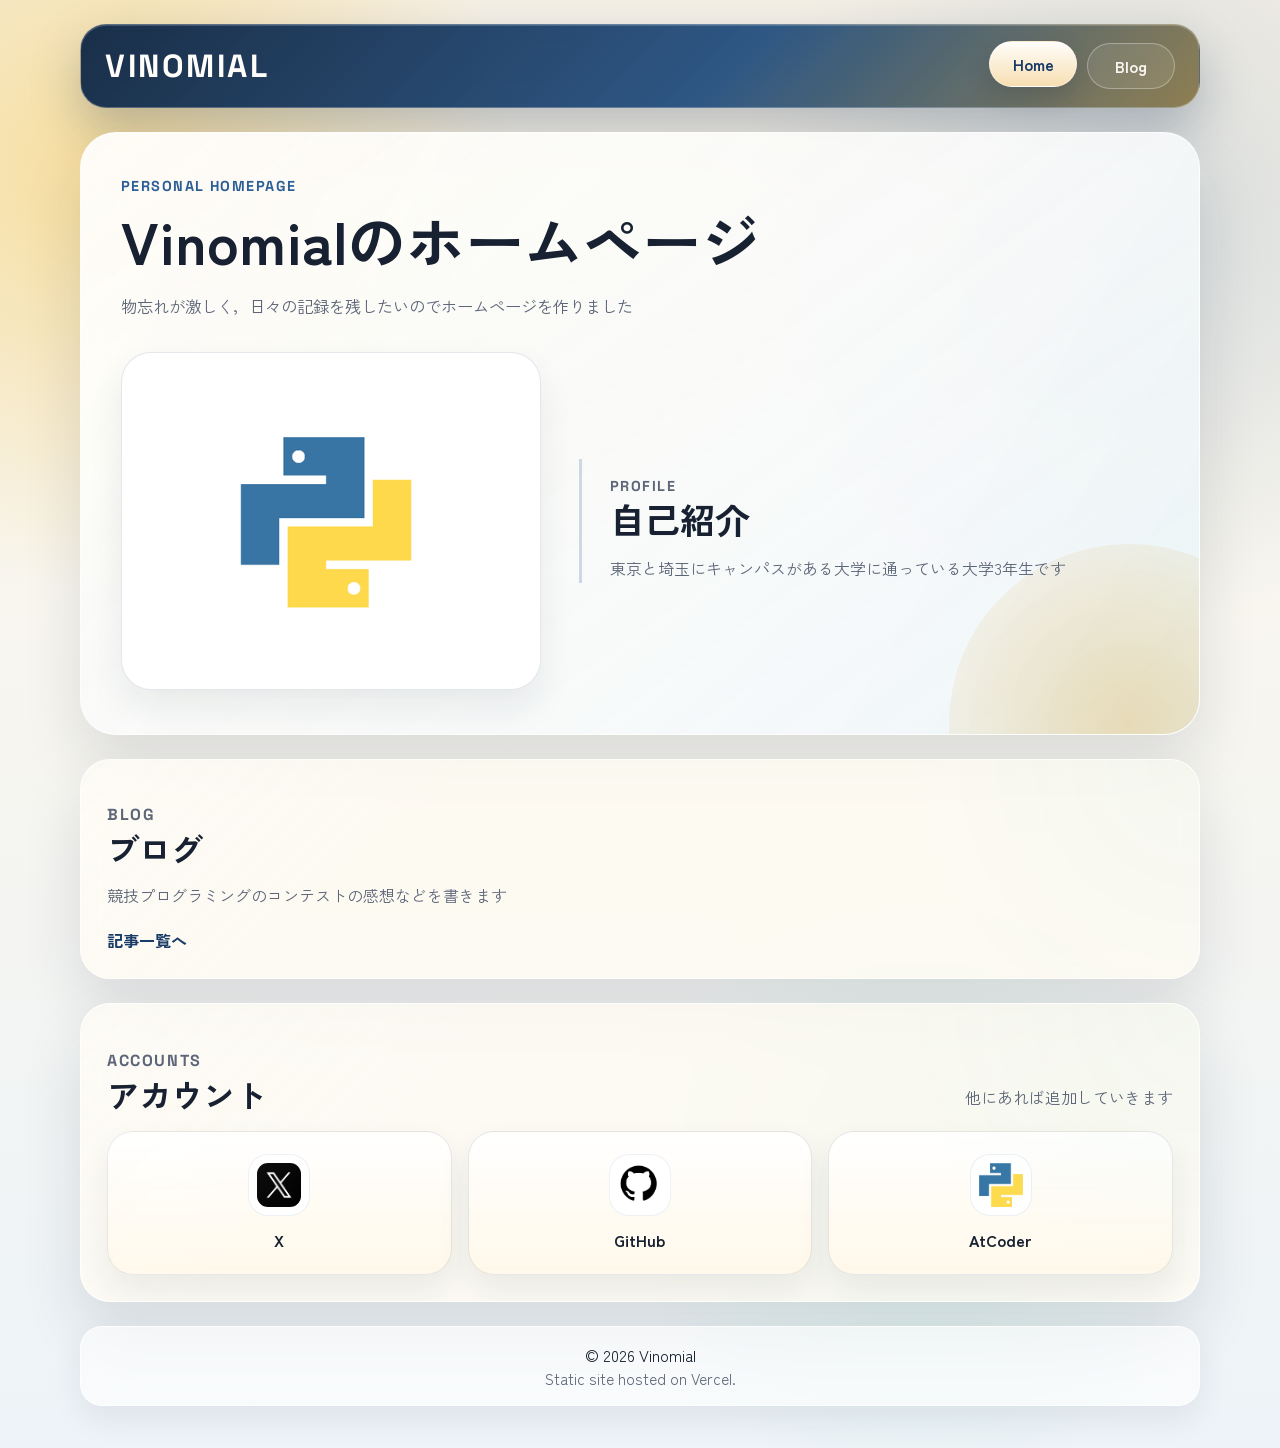
==== commit 2e986ba5: "Update homepage layout" ====
--- a/index.html
+++ b/index.html
@@ -5,7 +5,7 @@
   <meta charset="UTF-8">
   <meta name="viewport" content="width=device-width, initial-scale=1.0">
   <title>Vinomial | Home</title>
-  <meta name="description" content="Vinomial の個人ホームページ。プロフィール、活動分野、アカウントへのリンクをまとめています。">
+  <meta name="description" content="Vinomial の個人ホームページ。プロフィール、ブログ、アカウントへのリンクをまとめています。">
   <link rel="stylesheet" href="assets/css/style.css">
 </head>
 
@@ -21,88 +21,35 @@
 
     <main>
       <section class="hero-panel">
-        <div class="hero-copy">
+        <div class="hero-heading">
           <p class="eyebrow">Personal Homepage</p>
-          <h1>hogehoge fugafuga piyopiyo</h1>
+          <h1>Vinomialのホームページ</h1>
           <p class="hero-lead">
-            hogehoge hogehoge fugafuga fugafuga.
-            piyopiyo mogemoge foobar bazqux.
+            物忘れが激しく，日々の記録を残したいのでホームページを作りました
           </p>
-          <div class="hero-actions">
-            <a href="#accounts" class="button-primary">アカウントを見る</a>
-            <a href="blog.html" class="button-secondary">ブログへ</a>
-          </div>
         </div>
         <div class="hero-visual">
           <div class="icon-frame">
             <img src="images/icon.png" alt="Vinomial のアイコン" class="home-icon">
           </div>
-          <dl class="hero-stats">
-            <div>
-              <dt>Focus</dt>
-              <dd>hogehoge / fugafuga / piyopiyo</dd>
-            </div>
-            <div>
-              <dt>Status</dt>
-              <dd>hogehoge status</dd>
-            </div>
-            <div>
-              <dt>Base</dt>
-              <dd>hogehoge base</dd>
-            </div>
-          </dl>
         </div>
+        <article class="hero-profile" id="profile">
+          <p class="section-kicker">Profile</p>
+          <h2>自己紹介</h2>
+          <p>
+            東京と埼玉にキャンパスがある大学に通っている大学3年生です
+          </p>
+        </article>
       </section>
 
       <section class="content-grid">
-        <article class="card profile-card">
-          <p class="section-kicker">Profile</p>
-          <h2>自己紹介</h2>
+        <article class="card wide-card">
+          <p class="section-kicker">Blog</p>
+          <h2>ブログ</h2>
           <p>
-            hogehoge hogehoge fugafuga.
-            piyopiyo mogemoge foobar bazqux.
+            競技プログラミングのコンテストの感想などを書きます
           </p>
-        </article>
-
-        <article class="card">
-          <p class="section-kicker">Interests</p>
-          <h2>興味分野</h2>
-          <ul class="tag-list">
-            <li>hogehoge</li>
-            <li>fugafuga</li>
-            <li>piyopiyo</li>
-            <li>mogemoge</li>
-            <li>foobar</li>
-            <li>bazqux</li>
-          </ul>
-        </article>
-
-        <article class="card wide-card">
-          <p class="section-kicker">Current Direction</p>
-          <h2>このサイトでやりたいこと</h2>
-          <div class="roadmap">
-            <div class="roadmap-item">
-              <span class="roadmap-index">01</span>
-              <div>
-                <h3>hogehoge title</h3>
-                <p>hogehoge fugafuga piyopiyo.</p>
-              </div>
-            </div>
-            <div class="roadmap-item">
-              <span class="roadmap-index">02</span>
-              <div>
-                <h3>fugafuga title</h3>
-                <p>fugafuga piyopiyo mogemoge.</p>
-              </div>
-            </div>
-            <div class="roadmap-item">
-              <span class="roadmap-index">03</span>
-              <div>
-                <h3>piyopiyo title</h3>
-                <p>piyopiyo mogemoge foobar.</p>
-              </div>
-            </div>
-          </div>
+          <a href="blog.html" class="inline-link">記事一覧へ</a>
         </article>
       </section>
 
@@ -112,7 +59,7 @@
             <p class="section-kicker">Accounts</p>
             <h2>アカウント</h2>
           </div>
-          <p class="section-note">hogehoge fugafuga links.</p>
+          <p class="section-note">他にあれば追加していきます</p>
         </div>
         <div class="account-links">
           <a href="https://x.com/Majmahc_0718" target="_blank" rel="noopener noreferrer" class="account-link">
@@ -124,7 +71,7 @@
             <span>GitHub</span>
           </a>
           <a href="https://atcoder.jp/users/Binomial" target="_blank" rel="noopener noreferrer" class="account-link">
-            <span class="text-badge">At</span>
+            <img src="images/Atcoder.png" alt="" class="account-icon">
             <span>AtCoder</span>
           </a>
         </div>
@@ -140,4 +87,4 @@
   <script src="assets/js/main.js"></script>
 </body>
 
-</html>
+</html>
--- a/assets/css/style.css
+++ b/assets/css/style.css
@@ -83,7 +83,7 @@
   color: #fffdf9;
   text-decoration: none;
   font-family: "Space Grotesk", sans-serif;
-  font-size: clamp(1.4rem, 3vw, 2rem);
+  font-size: 2rem;
   font-weight: 700;
   letter-spacing: 0.08em;
   text-transform: uppercase;
@@ -127,9 +127,14 @@
 
 .hero-panel {
   display: grid;
-  grid-template-columns: minmax(0, 1.35fr) minmax(280px, 0.95fr);
-  gap: 28px;
-  padding: 38px;
+  grid-template-columns: minmax(280px, 420px) minmax(0, 1fr);
+  grid-template-areas:
+    "heading heading"
+    "visual profile";
+  align-items: center;
+  column-gap: 38px;
+  row-gap: 30px;
+  padding: 44px 40px;
   border-radius: 36px;
   border: 1px solid rgba(255, 255, 255, 0.74);
   background:
@@ -165,6 +170,22 @@
 
 .compact-hero {
   grid-template-columns: 1fr;
+  grid-template-areas: "copy";
+}
+
+.hero-heading {
+  grid-area: heading;
+  position: relative;
+  z-index: 1;
+  width: 100%;
+}
+
+.hero-copy {
+  grid-area: copy;
+  align-self: center;
+  position: relative;
+  z-index: 1;
+  max-width: 500px;
 }
 
 .eyebrow,
@@ -178,80 +199,49 @@
   text-transform: uppercase;
 }
 
+.hero-heading h1,
 .hero-copy h1,
+.hero-profile h2,
 .card h2 {
   margin: 0;
   line-height: 1.15;
 }
 
+.hero-heading h1,
 .hero-copy h1 {
-  max-width: 12ch;
-  font-family: "Space Grotesk", sans-serif;
-  font-size: clamp(2.25rem, 5vw, 4.5rem);
-  letter-spacing: -0.05em;
+  font-size: 3.7rem;
+  letter-spacing: 0;
   text-wrap: balance;
+}
+
+.hero-heading h1 {
+  max-width: none;
+  white-space: nowrap;
 }
 
 .hero-lead,
 .card p,
-.roadmap-item p,
-.simple-list li,
-.section-note,
-.hero-stats dd {
+.section-note {
   line-height: 1.85;
   color: var(--muted);
   font-size: 1rem;
 }
 
 .hero-lead {
-  max-width: 60ch;
-  margin: 24px 0 0;
+  max-width: 42em;
+  margin: 26px 0 0;
   font-size: 1.03rem;
 }
 
-.hero-actions {
-  display: flex;
-  flex-wrap: wrap;
-  gap: 12px;
-  margin-top: 26px;
-}
-
-.button-primary,
-.button-secondary {
-  display: inline-flex;
-  align-items: center;
-  justify-content: center;
-  min-height: 48px;
-  padding: 0 20px;
-  border-radius: 999px;
-  text-decoration: none;
-  font-weight: 700;
-  transition: transform 0.18s ease, box-shadow 0.18s ease, background-color 0.18s ease;
-}
-
-.button-primary {
-  color: #fffdf8;
-  background: linear-gradient(135deg, var(--navy-deep) 0%, var(--navy-soft) 100%);
-  box-shadow: 0 16px 30px rgba(24, 59, 103, 0.24);
-}
-
-.button-secondary {
-  color: var(--navy);
-  border: 1px solid rgba(24, 59, 103, 0.14);
-  background: rgba(255, 255, 255, 0.78);
-}
-
-.button-primary:hover,
-.button-primary:focus-visible,
-.button-secondary:hover,
-.button-secondary:focus-visible {
-  transform: translateY(-2px);
+.hero-heading .hero-lead {
+  margin-top: 18px;
 }
 
 .hero-visual {
+  grid-area: visual;
   display: grid;
   align-content: start;
-  gap: 20px;
+  justify-items: start;
   position: relative;
   z-index: 1;
 }
@@ -260,76 +250,42 @@
   position: relative;
   display: grid;
   place-items: center;
-  min-height: 340px;
+  width: min(100%, 420px);
+  aspect-ratio: 1.24;
   border-radius: 30px;
-  background:
-    radial-gradient(circle at 18% 18%, rgba(255, 255, 255, 0.96), transparent 20%),
-    linear-gradient(160deg, rgba(24, 59, 103, 0.11), rgba(217, 154, 34, 0.16));
+  background: #fff;
   border: 1px solid rgba(24, 59, 103, 0.12);
-  box-shadow: inset 0 1px 0 rgba(255, 255, 255, 0.64);
-}
-
-.icon-frame::before,
-.icon-frame::after {
-  content: "";
-  position: absolute;
-  border-radius: 50%;
-}
-
-.icon-frame::before {
-  width: 180px;
-  height: 180px;
-  top: 22px;
-  right: 24px;
-  background: radial-gradient(circle, rgba(45, 95, 150, 0.28), rgba(45, 95, 150, 0));
-}
-
-.icon-frame::after {
-  width: 140px;
-  height: 140px;
-  left: 20px;
-  bottom: 18px;
-  background: radial-gradient(circle, rgba(217, 154, 34, 0.3), rgba(217, 154, 34, 0));
+  box-shadow:
+    0 18px 34px rgba(24, 33, 49, 0.08),
+    inset 0 1px 0 rgba(255, 255, 255, 0.82);
+  overflow: hidden;
 }
 
 .home-icon {
   position: relative;
   z-index: 1;
-  width: min(290px, 72%);
+  width: min(260px, 62%);
   height: auto;
-  filter: drop-shadow(0 20px 30px rgba(24, 59, 103, 0.16));
-}
-
-.hero-stats {
-  display: grid;
-  gap: 10px;
-  margin: 0;
-  padding: 0;
-}
-
-.hero-stats div {
-  display: grid;
-  gap: 4px;
-  padding: 14px 16px;
-  border-radius: 20px;
-  border: 1px solid var(--line);
-  background: rgba(255, 255, 255, 0.66);
-  box-shadow: var(--shadow-soft);
-}
-
-.hero-stats dt {
-  color: var(--navy-soft);
-  font-family: "Space Grotesk", sans-serif;
-  font-size: 0.86rem;
-  font-weight: 700;
-  letter-spacing: 0.08em;
-  text-transform: uppercase;
-}
-
-.hero-stats dd {
-  margin: 0;
-  color: var(--text);
-  font-weight: 700;
+  filter: none;
+}
+
+.hero-profile {
+  grid-area: profile;
+  position: relative;
+  z-index: 1;
+  max-width: 560px;
+  padding-left: 28px;
+  border-left: 3px solid rgba(45, 95, 150, 0.22);
+}
+
+.hero-profile h2 {
+  font-size: 2.2rem;
+}
+
+.hero-profile p {
+  margin: 14px 0 0;
+  line-height: 1.85;
+  color: var(--muted);
 }
 
 .content-grid {
@@ -364,7 +320,7 @@
 }
 
 .card h2 {
-  font-size: clamp(1.45rem, 3vw, 2rem);
+  font-size: 2rem;
   position: relative;
   z-index: 1;
 }
@@ -393,69 +349,21 @@
   text-align: right;
 }
 
-.tag-list,
-.simple-list {
-  margin: 16px 0 0;
-  padding: 0;
-  list-style: none;
-}
-
-.tag-list {
-  display: flex;
-  flex-wrap: wrap;
-  gap: 12px;
-}
-
-.tag-list li {
-  padding: 10px 14px;
-  border-radius: 999px;
-  color: var(--navy);
-  font-weight: 700;
-  background: linear-gradient(180deg, rgba(255, 255, 255, 0.98), rgba(247, 217, 139, 0.72));
-  border: 1px solid rgba(24, 59, 103, 0.1);
-  box-shadow: 0 10px 18px rgba(24, 33, 49, 0.06);
-}
-
-.roadmap {
-  display: grid;
-  gap: 14px;
-  margin-top: 18px;
-}
-
-.roadmap-item {
-  display: grid;
-  grid-template-columns: auto 1fr;
-  gap: 16px;
-  padding: 18px;
-  border-radius: 24px;
-  background: rgba(255, 255, 255, 0.82);
-  border: 1px solid var(--line);
-  box-shadow: var(--shadow-soft);
-  position: relative;
-  z-index: 1;
-}
-
-.roadmap-index {
+.inline-link {
   display: inline-flex;
   align-items: center;
   justify-content: center;
-  width: 50px;
-  height: 50px;
-  border-radius: 18px;
-  color: #fffdf9;
-  font-family: "Space Grotesk", sans-serif;
+  margin-top: 18px;
+  color: var(--navy);
   font-weight: 700;
-  background: linear-gradient(135deg, var(--navy-deep) 0%, var(--amber) 130%);
-  box-shadow: 0 14px 24px rgba(24, 59, 103, 0.2);
-}
-
-.roadmap-item h3 {
-  margin: 0;
-  font-size: 1.08rem;
-}
-
-.roadmap-item p {
-  margin: 6px 0 0;
+  text-decoration: none;
+  position: relative;
+  z-index: 1;
+}
+
+.inline-link:hover,
+.inline-link:focus-visible {
+  text-decoration: underline;
 }
 
 .account-card {
@@ -494,29 +402,14 @@
   font-weight: 700;
 }
 
-.account-icon,
-.text-badge {
+.account-icon {
   width: 62px;
   height: 62px;
   border-radius: 20px;
-}
-
-.account-icon {
   object-fit: contain;
   background: #fff;
   padding: 8px;
   border: 1px solid rgba(31, 70, 120, 0.08);
-}
-
-.text-badge {
-  display: inline-flex;
-  align-items: center;
-  justify-content: center;
-  color: var(--navy);
-  font-family: "Space Grotesk", sans-serif;
-  font-weight: 700;
-  background: linear-gradient(180deg, rgba(255, 255, 255, 0.98), rgba(255, 228, 161, 0.84));
-  border: 1px solid rgba(31, 70, 120, 0.12);
 }
 
 .site-footer {
@@ -569,12 +462,32 @@
     grid-template-columns: 1fr;
   }
 
+  .hero-panel {
+    grid-template-areas:
+      "heading"
+      "visual"
+      "profile";
+  }
+
+  .compact-hero {
+    grid-template-areas: "copy";
+  }
+
+  .hero-heading h1,
   .hero-copy h1 {
     max-width: none;
   }
 
-  .icon-frame {
-    min-height: 260px;
+  .hero-heading h1 {
+    font-size: 3rem;
+  }
+
+  .hero-visual {
+    justify-items: center;
+  }
+
+  .hero-profile {
+    max-width: none;
   }
 
   .account-links {
@@ -610,6 +523,10 @@
     border-radius: 22px;
   }
 
+  .brand-mark {
+    font-size: 1.45rem;
+  }
+
   .site-nav {
     width: 100%;
   }
@@ -622,23 +539,21 @@
     padding-top: 24px;
     padding-bottom: 24px;
     border-radius: 28px;
+    gap: 28px;
+  }
+
+  .hero-heading h1 {
+    font-size: 1.8rem;
   }
 
   .hero-copy h1 {
-    font-size: clamp(2rem, 11vw, 3.1rem);
-  }
-
-  .hero-actions,
-  .tag-list {
-    flex-direction: column;
-  }
-
-  .button-primary,
-  .button-secondary {
-    width: 100%;
-  }
-
-  .roadmap-item {
-    grid-template-columns: 1fr;
-  }
-}
+    font-size: 2.75rem;
+  }
+
+  .hero-profile {
+    padding-top: 22px;
+    padding-left: 0;
+    border-top: 3px solid rgba(45, 95, 150, 0.22);
+    border-left: 0;
+  }
+}
